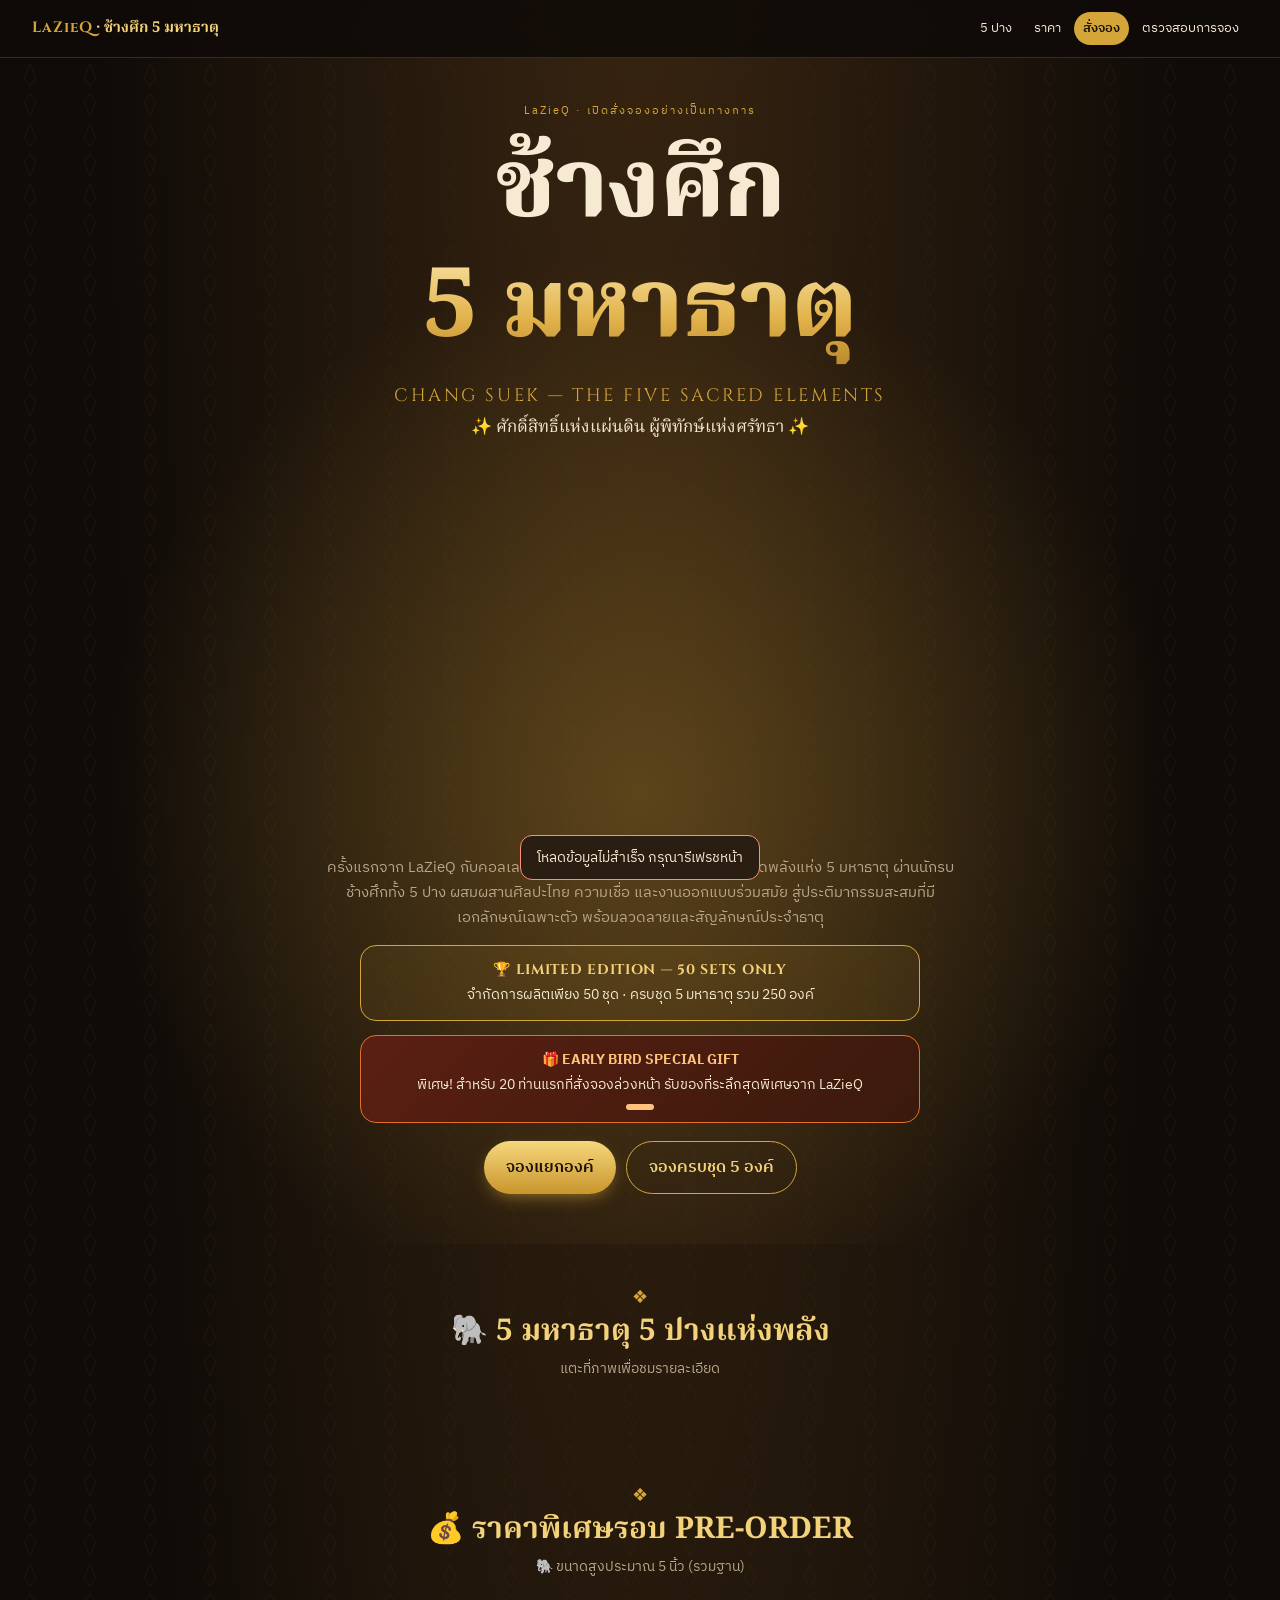
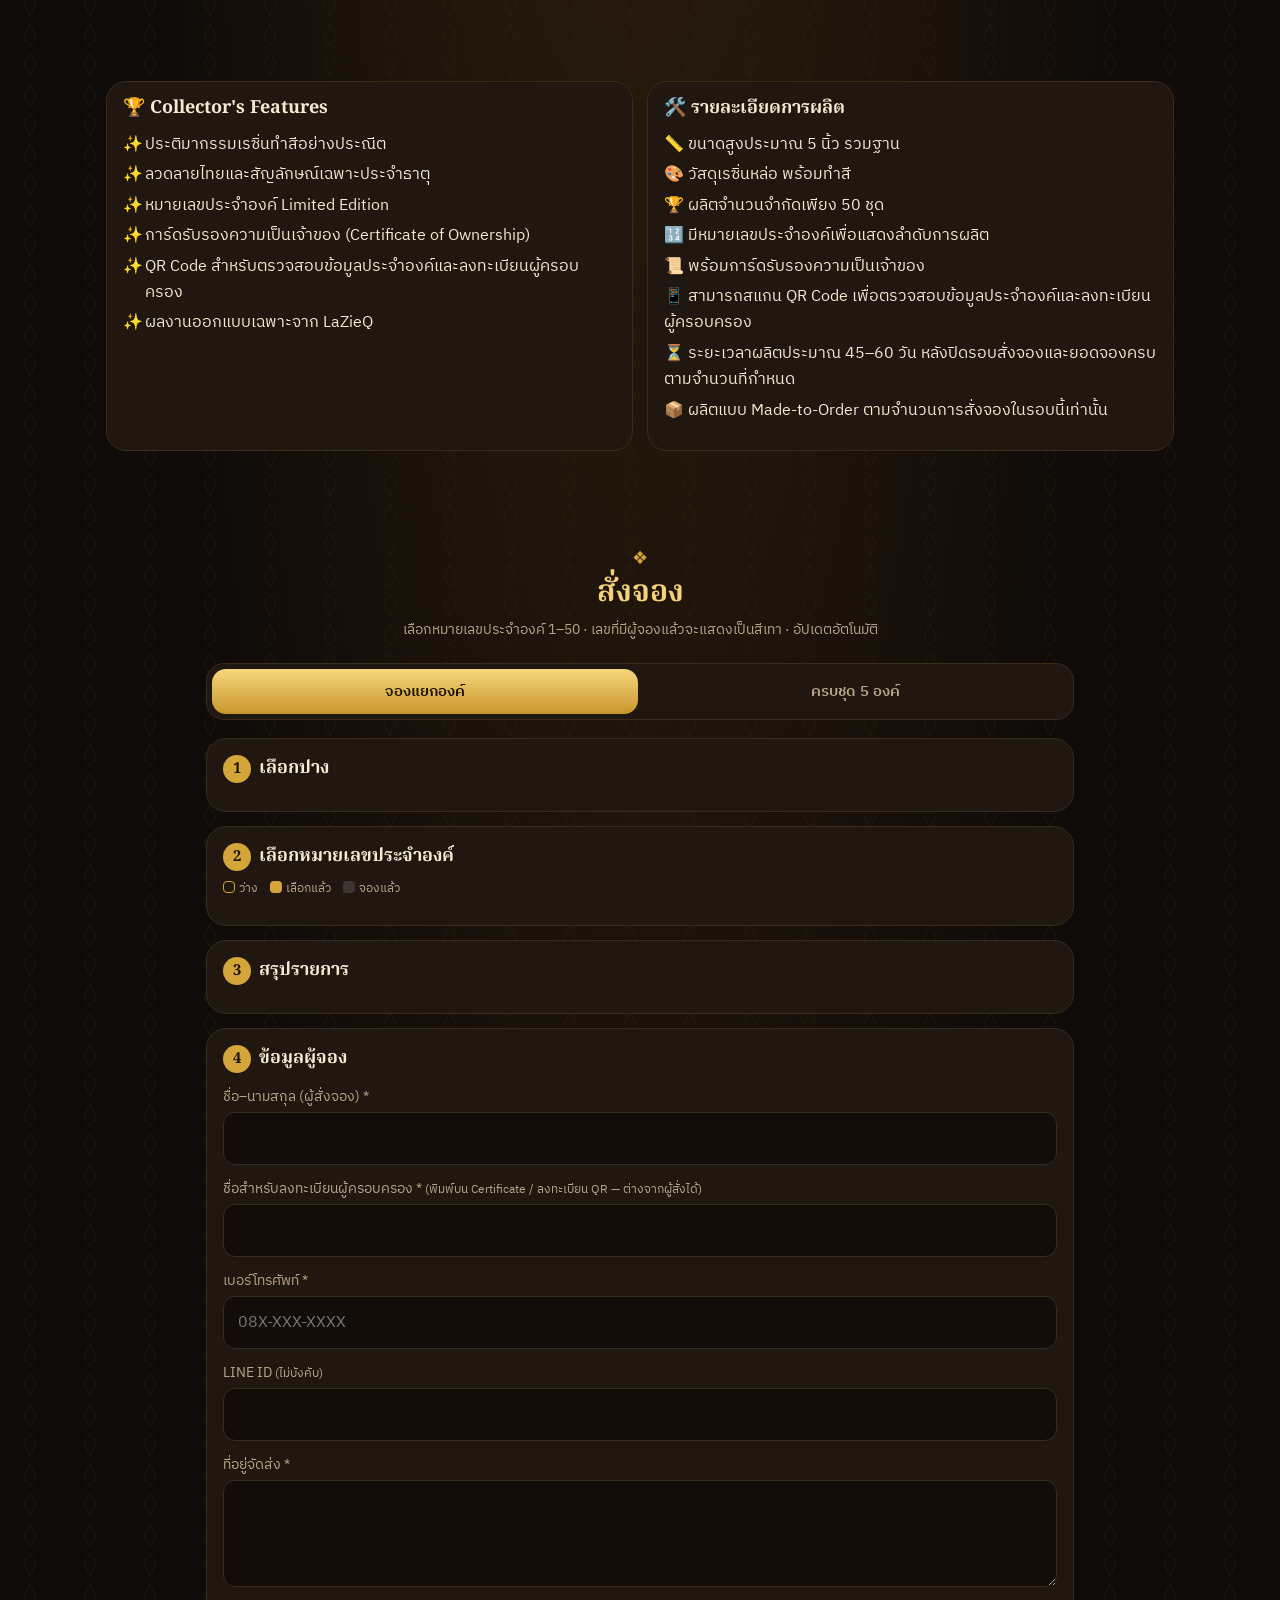
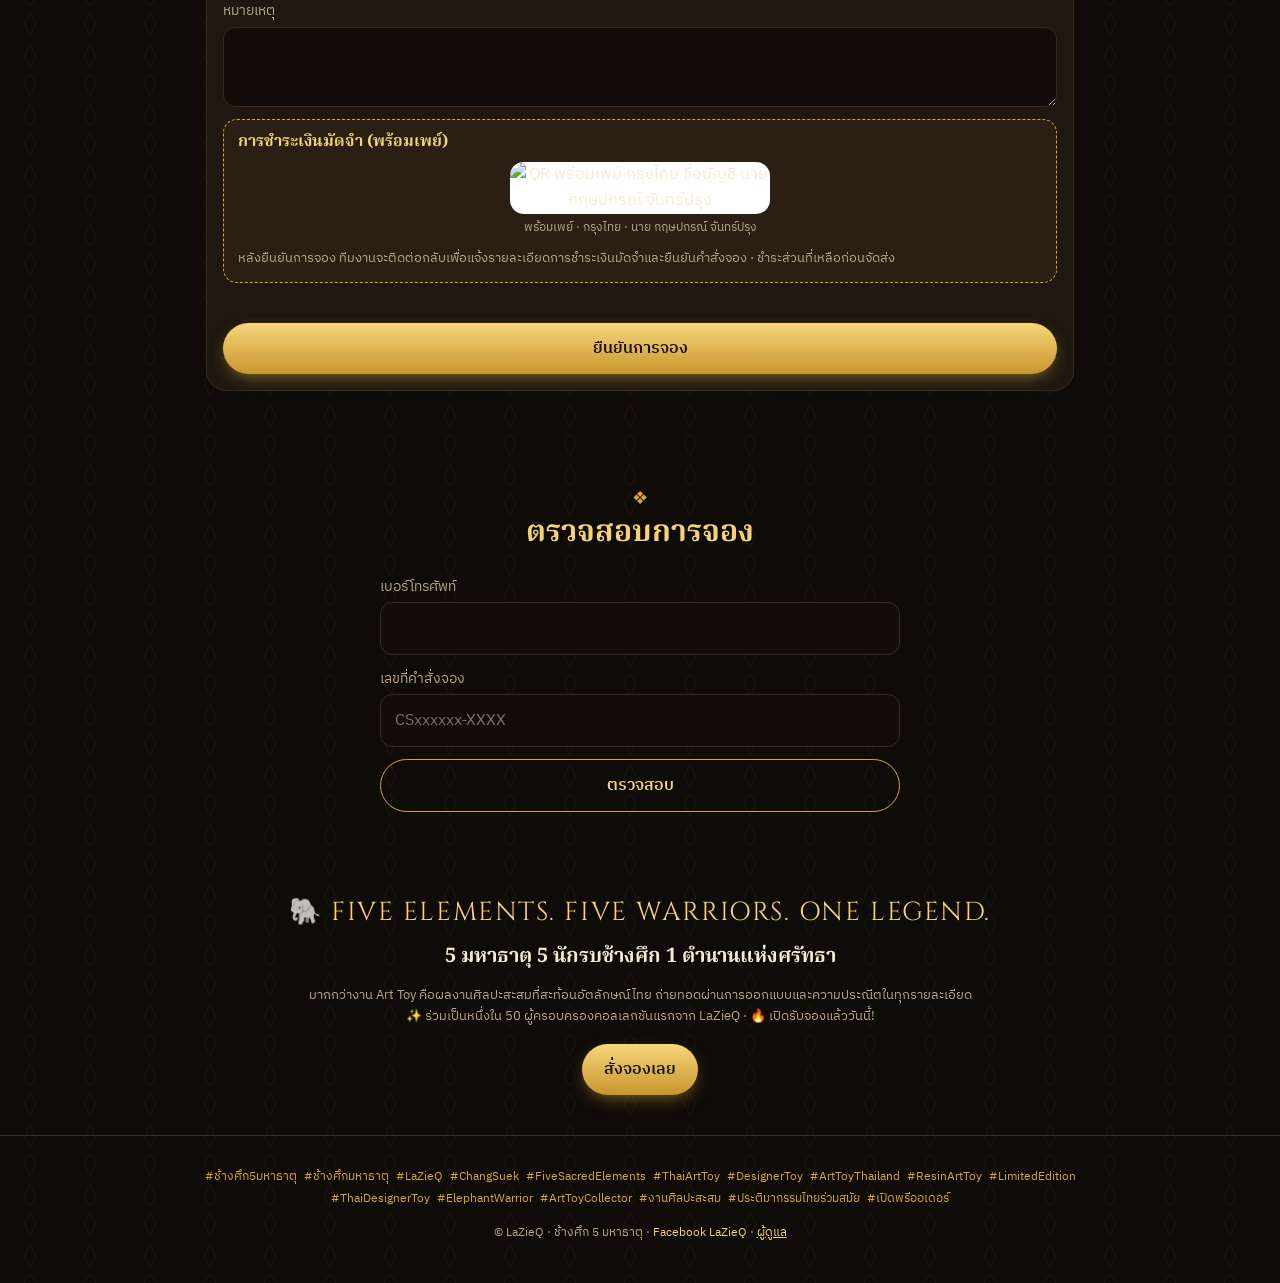
==== index.html @ db469dfe "Add files via upload" ====
<!doctype html>
<html lang="th">
<head>
<meta charset="utf-8">
<meta name="viewport" content="width=device-width,initial-scale=1,viewport-fit=cover">
<title>ช้างศึก 5 มหาธาตุ — CHANG SUEK · THE FIVE SACRED ELEMENTS | LaZieQ</title>
<meta name="description" content="ครั้งแรกจาก LaZieQ กับคอลเลกชัน Art Toy สายไทยร่วมสมัย ช้างศึก 5 มหาธาตุ LIMITED EDITION 50 SETS ONLY เปิดสั่งจอง PRE-ORDER">
<meta name="theme-color" content="#0f0b08">
<link rel="preconnect" href="https://fonts.googleapis.com"><link rel="preconnect" href="https://fonts.gstatic.com" crossorigin>
<link href="https://fonts.googleapis.com/css2?family=Noto+Serif+Thai:wght@500;700;800&family=IBM+Plex+Sans+Thai:wght@400;500;600&family=Cinzel:wght@600;700&display=swap" rel="stylesheet">
<link rel="stylesheet" href="styles.css">
</head>
<body>
<header class="topbar">
  <a href="#top" class="brand"><span class="brand-lz">LaZieQ</span> · ช้างศึก 5 มหาธาตุ</a>
  <nav>
    <a href="#gallery">5 ปาง</a>
    <a href="#pricing">ราคา</a>
    <a href="#booking" class="nav-cta">สั่งจอง</a>
    <a href="#lookup">ตรวจสอบการจอง</a>
  </nav>
</header>
<div id="mockBanner" class="mock-banner" hidden>โหมดจำลอง (ข้อมูลตัวอย่าง ไม่ได้เชื่อมต่อระบบจริง)</div>

<main id="top">
  <section class="hero">
    <div class="hero-bg"></div>
    <div class="hero-inner">
      <p class="eyebrow">LaZieQ · เปิดสั่งจองอย่างเป็นทางการ</p>
      <h1>ช้างศึก<br><span class="gold">5 มหาธาตุ</span></h1>
      <p class="en-title">CHANG SUEK — THE FIVE SACRED ELEMENTS</p>
      <p class="tagline-hero">✨ ศักดิ์สิทธิ์แห่งแผ่นดิน ผู้พิทักษ์แห่งศรัทธา ✨</p>
      <div class="hero-figs" id="heroFigs"></div>
      <p class="lead">ครั้งแรกจาก LaZieQ กับคอลเลกชัน Art Toy สายไทยร่วมสมัย ที่ถ่ายทอดพลังแห่ง 5 มหาธาตุ ผ่านนักรบช้างศึกทั้ง 5 ปาง ผสมผสานศิลปะไทย ความเชื่อ และงานออกแบบร่วมสมัย สู่ประติมากรรมสะสมที่มีเอกลักษณ์เฉพาะตัว พร้อมลวดลายและสัญลักษณ์ประจำธาตุ</p>
      <div class="limited"><b>🏆 LIMITED EDITION — 50 SETS ONLY</b><span>จำกัดการผลิตเพียง 50 ชุด · ครบชุด 5 มหาธาตุ รวม 250 องค์</span><span class="remain" id="heroRemain"></span></div>
      <div class="early" id="earlyBanner"><b>🎁 EARLY BIRD SPECIAL GIFT</b><span>พิเศษ! สำหรับ 20 ท่านแรกที่สั่งจองล่วงหน้า รับของที่ระลึกสุดพิเศษจาก LaZieQ</span><span class="eb-count" id="ebCount"></span></div>
      <div class="hero-cta">
        <a href="#booking" class="btn btn-gold" data-goto="single">จองแยกองค์</a>
        <a href="#booking" class="btn btn-ghost" data-goto="set">จองครบชุด 5 องค์</a>
      </div>
      <p class="price-hint" id="priceHint"></p>
    </div>
  </section>

  <section id="gallery" class="section">
    <div class="section-head"><span class="orn">❖</span><h2>🐘 5 มหาธาตุ 5 ปางแห่งพลัง</h2><p>แตะที่ภาพเพื่อชมรายละเอียด</p></div>
    <div class="gallery" id="gallery-list"></div>
  </section>

  <section id="pricing" class="section">
    <div class="section-head"><span class="orn">❖</span><h2>💰 ราคาพิเศษรอบ PRE-ORDER</h2><p>🐘 ขนาดสูงประมาณ 5 นิ้ว (รวมฐาน)</p></div>
    <div class="price-grid" id="priceGrid"></div>
  </section>

  <section id="details" class="section">
    <div class="detail-grid">
      <div class="step"><h3>🏆 Collector's Features</h3><ul class="feat">
        <li>ประติมากรรมเรซิ่นทำสีอย่างประณีต</li>
        <li>ลวดลายไทยและสัญลักษณ์เฉพาะประจำธาตุ</li>
        <li>หมายเลขประจำองค์ Limited Edition</li>
        <li>การ์ดรับรองความเป็นเจ้าของ (Certificate of Ownership)</li>
        <li>QR Code สำหรับตรวจสอบข้อมูลประจำองค์และลงทะเบียนผู้ครอบครอง</li>
        <li>ผลงานออกแบบเฉพาะจาก LaZieQ</li></ul></div>
      <div class="step"><h3>🛠️ รายละเอียดการผลิต</h3><ul class="feat plain">
        <li>📏 ขนาดสูงประมาณ 5 นิ้ว รวมฐาน</li>
        <li>🎨 วัสดุเรซิ่นหล่อ พร้อมทำสี</li>
        <li>🏆 ผลิตจำนวนจำกัดเพียง 50 ชุด</li>
        <li>🔢 มีหมายเลขประจำองค์เพื่อแสดงลำดับการผลิต</li>
        <li>📜 พร้อมการ์ดรับรองความเป็นเจ้าของ</li>
        <li>📱 สามารถสแกน QR Code เพื่อตรวจสอบข้อมูลประจำองค์และลงทะเบียนผู้ครอบครอง</li>
        <li>⏳ ระยะเวลาผลิตประมาณ 45–60 วัน หลังปิดรอบสั่งจองและยอดจองครบตามจำนวนที่กำหนด</li>
        <li>📦 ผลิตแบบ Made-to-Order ตามจำนวนการสั่งจองในรอบนี้เท่านั้น</li></ul></div>
    </div>
  </section>

  <section id="booking" class="section booking">
    <div class="section-head"><span class="orn">❖</span><h2>สั่งจอง</h2><p>เลือกหมายเลขประจำองค์ 1–50 · เลขที่มีผู้จองแล้วจะแสดงเป็นสีเทา · อัปเดตอัตโนมัติ</p></div>
    <div id="closedNotice" class="notice" hidden>ขณะนี้ปิดรับจองชั่วคราว</div>
    <div class="mode-tabs" role="tablist">
      <button class="mode-tab active" data-mode="single" role="tab">จองแยกองค์<small id="singlePriceLbl"></small></button>
      <button class="mode-tab" data-mode="set" role="tab">ครบชุด 5 องค์<small id="setPriceLbl"></small></button>
    </div>

    <div class="step" id="pangStep">
      <h3><span class="num">1</span> เลือกปาง</h3>
      <div class="pang-picker" id="pangPicker"></div>
    </div>
    <div class="step" id="setInfo" hidden>
      <p class="set-info">🎁 SPECIAL COLLECTOR'S SET — เลือก <b>เลขเดียว</b> รับหมายเลขเดียวกันครบทั้ง 5 องค์ · เลือกได้เฉพาะเลขที่ยังว่างในทุกปาง</p>
      <div class="set-strip" id="setStrip"></div>
    </div>
    <div class="step">
      <h3><span class="num" id="gridStepNum">2</span> เลือกหมายเลขประจำองค์ <span class="grid-for" id="gridFor"></span></h3>
      <p class="remain-line" id="remainLine"></p>
      <div class="legend"><span><i class="lg free"></i>ว่าง</span><span><i class="lg sel"></i>เลือกแล้ว</span><span><i class="lg taken"></i>จองแล้ว</span><span class="sync" id="syncLbl"></span></div>
      <div class="grid" id="numGrid" aria-label="ตารางเลข"></div>
    </div>

    <div class="step summary-step">
      <h3><span class="num" id="sumStepNum">3</span> สรุปรายการ</h3>
      <div id="cart" class="cart"></div>
      <div class="money" id="money"></div>
    </div>

    <form id="orderForm" class="step form" novalidate>
      <h3><span class="num" id="formStepNum">4</span> ข้อมูลผู้จอง</h3>
      <label>ชื่อ–นามสกุล (ผู้สั่งจอง) *<input name="name" required autocomplete="name"></label>
      <label>ชื่อสำหรับลงทะเบียนผู้ครอบครอง *<small> (พิมพ์บน Certificate / ลงทะเบียน QR — ต่างจากผู้สั่งได้)</small><input name="ownerName" required></label>
      <label>เบอร์โทรศัพท์ *<input name="phone" required inputmode="tel" autocomplete="tel" placeholder="08X-XXX-XXXX"></label>
      <label>LINE ID <small>(ไม่บังคับ)</small><input name="lineId"></label>
      <label>ที่อยู่จัดส่ง *<textarea name="address" rows="3" required autocomplete="street-address"></textarea></label>
      <label>หมายเหตุ<textarea name="note" rows="2"></textarea></label>
      <div class="pay-box"><h4>การชำระเงินมัดจำ (พร้อมเพย์)</h4><p id="payText" class="pay-text"></p><figure class="qr"><img class="pay-qr" src="img/promptpay.jpg" alt="QR พร้อมเพย์ กรุงไทย ชื่อบัญชี นาย กฤษปกรณ์ จันทร์ปรุง" loading="lazy"><figcaption>พร้อมเพย์ · กรุงไทย · นาย กฤษปกรณ์ จันทร์ปรุง</figcaption></figure><p class="muted">หลังยืนยันการจอง ทีมงานจะติดต่อกลับเพื่อแจ้งรายละเอียดการชำระเงินมัดจำและยืนยันคำสั่งจอง · ชำระส่วนที่เหลือก่อนจัดส่ง</p></div>
      <p class="form-err" id="formErr" role="alert"></p>
      <button type="submit" class="btn btn-gold btn-block" id="submitBtn">ยืนยันการจอง</button>
    </form>
  </section>

  <section id="confirm" class="section confirm" hidden>
    <div class="confirm-card">
      <div class="seal">✓</div>
      <h2>สั่งจองสำเร็จ</h2>
      <p class="muted">เลขที่คำสั่งจองของคุณ</p>
      <p class="order-id" id="cOrderId"></p>
      <p class="eb-badge" id="cEarly" hidden>🎁 EARLY BIRD — คุณได้รับสิทธิ์ของที่ระลึกสุดพิเศษจาก LaZieQ</p>
      <p class="owner-line">ผู้ครอบครอง: <b id="cOwner"></b></p>
      <div id="cItems" class="cart"></div>
      <div class="money" id="cMoney"></div>
      <p class="status-chip">สถานะ: <b id="cStatus"></b></p>
      <p class="contact-note">ทีมงานจะติดต่อกลับเพื่อแจ้งรายละเอียดการชำระเงินมัดจำและยืนยันคำสั่งจอง</p>
      <div class="pay-box"><h4>ชำระมัดจำ & ส่งสลิป</h4><p id="cPay" class="pay-text"></p><figure class="qr"><img class="pay-qr" src="img/promptpay.jpg" alt="QR พร้อมเพย์ กรุงไทย ชื่อบัญชี นาย กฤษปกรณ์ จันทร์ปรุง" loading="lazy"><figcaption>พร้อมเพย์ · กรุงไทย · นาย กฤษปกรณ์ จันทร์ปรุง</figcaption></figure><ol class="pay-steps"><li>สแกน QR ชำระยอด <b>มัดจำ</b> ตามที่แสดงด้านบน</li><li>ส่งสลิปพร้อม <b>เลขที่คำสั่งจอง</b> ทาง Facebook Inbox เพจ LaZieQ (ปุ่มด้านล่าง)</li><li>ทีมงานตรวจสอบแล้วจะเปลี่ยนสถานะเป็น “ชำระมัดจำแล้ว”</li></ol></div>
      <a class="btn btn-fb btn-block" id="fbBtn" target="_blank" rel="noopener">💬 ส่งสลิป / ติดต่อทาง Facebook Inbox เพจ LaZieQ</a>
      <p class="muted small">กรุณาบันทึกหน้าจอนี้ไว้ ใช้เบอร์โทร + เลขที่คำสั่งจองเพื่อตรวจสอบสถานะ</p>
      <button class="btn btn-ghost btn-block" id="newOrderBtn">จองเพิ่ม</button>
    </div>
  </section>

  <section id="lookup" class="section lookup">
    <div class="section-head"><span class="orn">❖</span><h2>ตรวจสอบการจอง</h2></div>
    <form id="lookupForm" class="form">
      <label>เบอร์โทรศัพท์<input name="phone" inputmode="tel" required></label>
      <label>เลขที่คำสั่งจอง<input name="orderId" placeholder="CSxxxxxx-XXXX" required></label>
      <button class="btn btn-ghost btn-block">ตรวจสอบ</button>
    </form>
    <div id="lookupResult"></div>
  </section>

  <section class="closing">
    <p class="closing-en">🐘 FIVE ELEMENTS. FIVE WARRIORS. ONE LEGEND.</p>
    <p class="closing-th">5 มหาธาตุ 5 นักรบช้างศึก 1 ตำนานแห่งศรัทธา</p>
    <p class="muted">มากกว่างาน Art Toy คือผลงานศิลปะสะสมที่สะท้อนอัตลักษณ์ไทย ถ่ายทอดผ่านการออกแบบและความประณีตในทุกรายละเอียด<br>✨ ร่วมเป็นหนึ่งใน 50 ผู้ครอบครองคอลเลกชันแรกจาก LaZieQ · 🔥 เปิดรับจองแล้ววันนี้!</p>
    <a href="#booking" class="btn btn-gold">สั่งจองเลย</a>
  </section>
</main>

<footer class="footer">
  <p class="tags">#ช้างศึก5มหาธาตุ #ช้างศึกมหาธาตุ #LaZieQ #ChangSuek #FiveSacredElements #ThaiArtToy #DesignerToy #ArtToyThailand #ResinArtToy #LimitedEdition #ThaiDesignerToy #ElephantWarrior #ArtToyCollector #งานศิลปะสะสม #ประติมากรรมไทยร่วมสมัย #เปิดพรีออเดอร์</p>
  © LaZieQ · ช้างศึก 5 มหาธาตุ · <a id="fbFoot" target="_blank" rel="noopener">Facebook LaZieQ</a> · <a href="admin.html">ผู้ดูแล</a>
</footer>

<div id="lightbox" class="lightbox" hidden><button class="lb-close" aria-label="ปิด">×</button><img alt=""><p class="lb-cap"></p></div>
<div id="toast" class="toast" hidden></div>

<script src="config.js"></script>
<script src="api.js"></script>
<script src="app.js"></script>
</body>
</html>
---- styles.css ----
:root{--bg:#0f0b08;--bg2:#1a130d;--panel:#1f1710;--line:#3a2b1b;--gold:#d4a63a;--gold2:#f3d27a;--cream:#f6ead2;--muted:#b9a68a;--accent:#d4a63a;
--serif:'Noto Serif Thai','IBM Plex Sans Thai',serif;--sans:'IBM Plex Sans Thai','Noto Sans Thai',system-ui,sans-serif}
*{box-sizing:border-box}html{scroll-behavior:smooth}
body{margin:0;background:var(--bg);color:var(--cream);font:16px/1.65 var(--sans);-webkit-font-smoothing:antialiased;
background-image:radial-gradient(ellipse at 50% -10%,#3a2611 0,transparent 60%),url("data:image/svg+xml,%3Csvg xmlns='http://www.w3.org/2000/svg' width='60' height='60'%3E%3Cpath d='M30 4l6 14-6 8-6-8zM30 56l6-14-6-8-6 8z' fill='none' stroke='%23d4a63a' stroke-opacity='.06'/%3E%3C/svg%3E")}
body.noscroll{overflow:hidden}
a{color:var(--gold2)}[hidden]{display:none!important}
h1,h2,h3,h4{font-family:var(--serif);margin:0;line-height:1.25}
.gold{background:linear-gradient(180deg,#fff1bf,#e2b34c 55%,#a8761f);-webkit-background-clip:text;background-clip:text;color:transparent}
.topbar{position:sticky;top:0;z-index:20;display:flex;align-items:center;justify-content:space-between;gap:8px;padding:10px 14px;background:rgba(15,11,8,.88);backdrop-filter:blur(10px);border-bottom:1px solid var(--line)}
.brand{font-family:var(--serif);font-weight:700;color:var(--gold2);text-decoration:none;font-size:15px;white-space:nowrap}.brand-mark{color:var(--gold)}
.topbar nav{display:flex;gap:4px}.topbar nav a{font-size:13px;color:var(--cream);text-decoration:none;padding:6px 9px;border-radius:99px}
.topbar nav a:not(.nav-cta){display:none}.nav-cta{background:var(--gold);color:#1a1208!important;font-weight:600}
.mock-banner{background:#4a3210;color:var(--gold2);text-align:center;font-size:12px;padding:4px}
.hero{position:relative;overflow:hidden;padding:44px 18px 36px;text-align:center}
.hero-bg{position:absolute;inset:0;background:radial-gradient(circle at 50% 62%,rgba(212,166,58,.28),transparent 55%);pointer-events:none}
.hero-inner{position:relative;max-width:1000px;margin:auto}
.eyebrow{letter-spacing:.18em;font-size:11px;color:var(--gold);margin:0 0 10px}
.hero h1{font-size:clamp(44px,13vw,96px);font-weight:800;color:var(--cream)}
.lead{color:var(--muted);margin:14px auto 6px;max-width:520px}
.hero-figs{display:flex;justify-content:center;align-items:flex-end;margin:20px -8px 10px;height:250px}
.hf{width:30%;max-width:210px;margin:0 -7%;filter:drop-shadow(0 10px 24px rgba(0,0,0,.6));transition:transform .4s}
.hf img{width:100%;height:auto;display:block;border-radius:18px;border:1px solid rgba(243,210,122,.35);box-shadow:0 0 0 3px rgba(0,0,0,.4),0 0 28px -4px var(--c)}
.hf0{transform:translateY(-6px) rotate(-10deg) scale(.82)}.hf1{transform:translateY(-28px) rotate(-5deg) scale(.9);z-index:1}.hf2{transform:translateY(-44px) scale(1.04);z-index:3}.hf3{transform:translateY(-28px) rotate(5deg) scale(.9);z-index:1}.hf4{transform:translateY(-6px) rotate(10deg) scale(.82)}
.hero-cta{display:flex;gap:10px;justify-content:center;flex-wrap:wrap;margin-top:8px}
.price-hint{color:var(--gold2);font-size:14px;margin-top:12px}
.btn{display:inline-flex;align-items:center;justify-content:center;gap:6px;border:0;border-radius:999px;padding:12px 22px;font:600 16px var(--sans);cursor:pointer;text-decoration:none;transition:transform .15s,filter .15s}
.btn:active{transform:scale(.97)}.btn:disabled{opacity:.45;cursor:not-allowed}
.btn-gold{background:linear-gradient(180deg,#f6d77d,#c9952c);color:#1a1208;box-shadow:0 6px 18px -6px rgba(212,166,58,.7)}
.btn-ghost{background:transparent;color:var(--gold2);border:1.5px solid var(--gold)}
.btn-sm{padding:7px 14px;font-size:14px}.btn-block{width:100%}
.section{padding:40px 16px;max-width:1100px;margin:auto}
.section-head{text-align:center;margin-bottom:22px}.section-head h2{font-size:30px;color:var(--gold2)}.section-head p{color:var(--muted);margin:6px 0 0;font-size:14px}
.orn{color:var(--gold);display:block;font-size:18px;letter-spacing:1em;padding-left:1em}
.gallery{display:grid;grid-template-columns:1fr;gap:18px}
.card{background:linear-gradient(180deg,var(--panel),#140e09);border:1px solid var(--line);border-radius:22px;overflow:hidden;position:relative;box-shadow:0 0 0 1px rgba(0,0,0,.3)}
.card::before{content:"";position:absolute;inset:0 0 auto;height:4px;background:linear-gradient(90deg,transparent,var(--c),var(--g),var(--c),transparent)}
.card-img{display:block;width:100%;padding:0;border:0;background:radial-gradient(circle at 50% 45%,color-mix(in srgb,var(--c) 30%,transparent),transparent 70%);cursor:zoom-in;position:relative}
.card-img img{width:100%;height:auto;display:block;aspect-ratio:900/1208;object-fit:cover}
.zoom-ico{position:absolute;right:12px;bottom:12px;background:rgba(0,0,0,.55);color:#fff;border-radius:50%;width:34px;height:34px;display:grid;place-items:center;font-size:18px}
.card-body{padding:16px 18px 18px}
.el-badge{display:inline-block;margin:0 0 6px;padding:2px 12px;border-radius:99px;font-size:13px;font-weight:600;color:#fff;background:var(--c);box-shadow:0 0 12px -2px var(--g)}
.card h3{font-size:22px;color:var(--cream)}
.tagline{color:var(--muted);font-family:var(--serif);margin:6px 0 14px}
.card-foot{display:flex;justify-content:space-between;align-items:center}.card-foot b{color:var(--gold2);font-size:20px}
.booking{--accent:var(--gold)}
.notice{background:#4a1d14;border:1px solid #a0442c;padding:12px;border-radius:12px;text-align:center;margin-bottom:14px}
.mode-tabs{display:grid;grid-template-columns:1fr 1fr;background:var(--panel);border:1px solid var(--line);border-radius:18px;padding:5px;gap:5px;margin-bottom:18px}
.mode-tab{border:0;background:transparent;color:var(--muted);padding:10px 6px;border-radius:14px;font:600 15px var(--sans);cursor:pointer;display:flex;flex-direction:column;align-items:center}
.mode-tab small{font-weight:400;font-size:12px}
.mode-tab.active{background:linear-gradient(180deg,#f6d77d,#c9952c);color:#1a1208}
.step{background:var(--panel);border:1px solid var(--line);border-radius:20px;padding:16px;margin-bottom:14px}
.step h3{font-size:18px;margin-bottom:12px;display:flex;align-items:center;gap:8px;flex-wrap:wrap}
.num{width:28px;height:28px;border-radius:50%;display:inline-grid;place-items:center;background:var(--gold);color:#1a1208;font-size:15px}
.grid-for{color:var(--accent);font-size:15px;filter:brightness(1.3)}
.pang-picker{display:grid;grid-template-columns:repeat(5,1fr);gap:6px}
.pp{border:1.5px solid var(--line);background:#140e09;border-radius:14px;padding:4px 2px 6px;color:var(--cream);cursor:pointer;font:500 12px var(--sans);display:flex;flex-direction:column;align-items:center;gap:3px;transition:.2s}
.pp img{width:100%;height:auto;aspect-ratio:1;object-fit:cover;object-position:50% 20%;border-radius:10px;display:block}
.pp span{display:flex;flex-direction:column;align-items:center;line-height:1.2}.pp small{color:var(--muted);font-size:11px}
.pp.active{border-color:var(--c);box-shadow:0 0 0 2px var(--c),0 0 18px -2px var(--g);background:color-mix(in srgb,var(--c) 18%,#140e09)}
.set-info{margin:0 0 10px;color:var(--muted)}
.set-strip{display:grid;grid-template-columns:repeat(5,1fr);gap:6px}.ss{text-align:center}
.ss img{width:100%;height:auto;aspect-ratio:1;object-fit:cover;object-position:50% 20%;border-radius:10px;border:2px solid var(--c);display:block}.ss small{color:var(--muted)}
.legend{display:flex;gap:12px;flex-wrap:wrap;font-size:12px;color:var(--muted);margin-bottom:10px;align-items:center}
.lg{display:inline-block;width:12px;height:12px;border-radius:4px;margin-right:4px;vertical-align:-1px}
.lg.free{border:1.5px solid var(--gold)}.lg.sel{background:var(--accent)}.lg.taken{background:#3b3632}
.sync{margin-left:auto;color:#7fbf7f}
.grid{display:grid;grid-template-columns:repeat(6,1fr);gap:6px}
.nb{position:relative;aspect-ratio:1;border-radius:12px;border:1.5px solid rgba(212,166,58,.45);background:#160f0a;color:var(--cream);font:700 16px var(--serif);cursor:pointer;display:flex;flex-direction:column;align-items:center;justify-content:center;padding:0;transition:.15s}
.nb:hover:not(:disabled){border-color:var(--gold2)}
.nb.sel{background:var(--accent);border-color:#fff3c4;color:#fff;box-shadow:0 0 14px -2px var(--accent);transform:scale(1.05)}
.nb.taken{background:repeating-linear-gradient(135deg,#2b2724 0 6px,#25211e 6px 12px);border-color:#3b3632;color:#5f5852;cursor:not-allowed;text-decoration:line-through}
.nb i{font:400 9px var(--sans);text-decoration:none;color:#857a70;font-style:normal;line-height:1}
.cart{display:flex;flex-wrap:wrap;gap:6px}.set-line{width:100%;margin:0 0 4px;color:var(--gold2)}
.chip{display:inline-flex;align-items:center;gap:6px;padding:5px 6px 5px 12px;border-radius:99px;background:color-mix(in srgb,var(--c) 22%,#140e09);border:1px solid var(--c);font-size:13px}
.chip b{color:#fff}.chip button{border:0;background:rgba(0,0,0,.35);color:#fff;width:22px;height:22px;border-radius:50%;cursor:pointer}
.chip:not(:has(button)){padding-right:12px}
.total-row{display:flex;justify-content:space-between;align-items:baseline;margin-top:14px;padding-top:12px;border-top:1px dashed var(--line)}
.total-row b{font:800 26px var(--serif);color:var(--gold2)}
.form label{display:block;font-size:14px;color:var(--muted);margin-bottom:12px}
.form input,.form textarea{display:block;width:100%;margin-top:4px;padding:12px 14px;border-radius:12px;border:1px solid var(--line);background:#120d09;color:var(--cream);font:16px var(--sans)}
.form input:focus,.form textarea:focus{outline:2px solid var(--gold);border-color:transparent}
.pay-box{border:1.5px dashed var(--gold);border-radius:14px;padding:12px 14px;margin:6px 0 14px;background:rgba(212,166,58,.06)}
.pay-box h4{color:var(--gold2);font-size:16px}.pay-text{font-weight:600;margin:6px 0;white-space:pre-line}
.muted{color:var(--muted);font-size:13px;margin:0}.small{font-size:12px}
.form-err{color:#ff8f7a;min-height:1.2em;margin:0 0 10px;font-size:14px}
.confirm-card,.lookup-card{max-width:520px;margin:auto;background:linear-gradient(180deg,#2a1e12,var(--panel));border:1px solid var(--gold);border-radius:24px;padding:26px 20px;text-align:center;box-shadow:0 20px 60px -20px rgba(212,166,58,.4)}
.lookup-card{text-align:left;margin-top:16px;padding:16px}
.confirm-card .cart{justify-content:center;margin-top:12px}
.seal{width:68px;height:68px;margin:0 auto 10px;border-radius:50%;display:grid;place-items:center;font-size:34px;background:linear-gradient(180deg,#f6d77d,#c9952c);color:#1a1208;box-shadow:0 0 0 6px rgba(212,166,58,.18)}
.confirm-card h2{color:var(--gold2);font-size:30px}
.order-id{font:800 28px var(--serif);letter-spacing:.06em;color:#fff;margin:2px 0 6px}
.status-chip{display:inline-block;margin:12px 0;padding:4px 14px;border-radius:99px;background:#4a3210;color:var(--gold2);font-size:14px}
.st-ชำระแล้ว{background:#14401f;color:#9fe6b0}.st-ยกเลิก{background:#4a1d14;color:#ffb3a3}
.lookup .form{max-width:520px;margin:auto}
.footer{text-align:center;color:var(--muted);font-size:12px;padding:30px 0 40px;border-top:1px solid var(--line)}
.lightbox{position:fixed;inset:0;z-index:50;background:rgba(5,3,2,.94);display:flex;flex-direction:column;align-items:center;justify-content:center;padding:16px}
.lightbox img{max-width:100%;max-height:82vh;border-radius:16px;touch-action:pinch-zoom}
.lb-cap{color:var(--gold2);font-family:var(--serif);margin-top:10px}
.lb-close{position:absolute;top:10px;right:14px;background:none;border:0;color:#fff;font-size:40px;cursor:pointer}
.toast{position:fixed;left:50%;bottom:20px;transform:translateX(-50%);z-index:60;background:#2a1e12;border:1px solid var(--gold);padding:10px 16px;border-radius:12px;max-width:92vw;font-size:14px}
.toast.err{border-color:#ff8f7a}
@media(min-width:640px){.gallery{grid-template-columns:repeat(2,1fr)}.grid{grid-template-columns:repeat(10,1fr)}.topbar nav a:not(.nav-cta){display:inline-block}}
@media(min-width:980px){.gallery{grid-template-columns:repeat(5,1fr)}.card h3{font-size:18px}.tagline{font-size:14px}.hero-figs{height:380px}
.booking-wrap{display:grid}.section.booking{max-width:900px}.topbar{padding:12px 32px}}
/* ---- launch-post additions ---- */
section[id]{scroll-margin-top:64px}
.brand-lz{font-family:'Cinzel',var(--serif);letter-spacing:.06em;color:var(--gold)}
.en-title{font-family:'Cinzel',var(--serif);letter-spacing:.14em;color:var(--gold);font-size:clamp(12px,3.4vw,18px);margin:10px 0 4px}
.tagline-hero{font-family:var(--serif);color:var(--cream);font-size:17px;margin:4px 0 0}
.hero .lead{font-size:15px;max-width:640px}
.limited,.early{max-width:560px;margin:14px auto 0;border-radius:16px;padding:12px 14px;display:flex;flex-direction:column;gap:2px;font-size:14px}
.limited{border:1px solid var(--gold);background:rgba(212,166,58,.08)}.limited b{color:var(--gold2);font-family:'Cinzel',var(--serif);letter-spacing:.05em}
.remain{color:#fff;font-weight:600}
.early{background:linear-gradient(135deg,#5a1f12,#3a1a0c);border:1px solid #e0702b;margin-bottom:18px}.early b{color:#ffc27a}
.eb-count{display:inline-block;align-self:center;margin-top:6px;padding:3px 14px;border-radius:99px;background:#ffc27a;color:#3a1a0c;font-weight:700}
.early.done{filter:grayscale(.7);opacity:.8}
.price-grid{display:grid;gap:14px}
.price-card{background:var(--panel);border:1px solid var(--line);border-radius:20px;padding:18px}
.price-card.hot{border-color:var(--gold);background:linear-gradient(180deg,#2a1e12,var(--panel));box-shadow:0 10px 40px -20px rgba(212,166,58,.6)}
.pc-k{margin:0;color:var(--gold2);font-weight:600}.pc-big{font:800 34px var(--serif);color:#fff;margin:4px 0}.pc-big small{font-size:14px;color:var(--muted)}
.pc-old{margin:8px 0 0;color:var(--muted);text-decoration:line-through}.save{color:#ffc27a;font-weight:600;margin:0}
.price-card ul,.feat{padding-left:0;list-style:none;margin:10px 0}.price-card li,.feat li{margin:4px 0}
.feat li:not(.plain li){padding-left:22px;position:relative}.feat:not(.plain) li::before{content:"✨";position:absolute;left:0}
.detail-grid{display:grid;gap:14px}
.pp-left{font-style:normal;font-size:10px;color:var(--gold2)}
.remain-line{margin:-4px 0 10px;color:var(--muted);font-size:14px}.remain-line b{color:var(--gold2)}
.mrow{display:flex;justify-content:space-between;margin-top:6px;font-size:15px}.mrow b{color:var(--cream)}
.mrow.dep b{color:#ffc27a;font-size:20px;font-family:var(--serif)}
.set-line s{color:var(--muted)}
.eb-badge{display:inline-block;background:linear-gradient(135deg,#e0702b,#c9952c);color:#1a1208;font-weight:700;border-radius:12px;padding:6px 12px;margin:6px 0;font-size:14px}
.owner-line{margin:4px 0 10px;color:var(--muted)}.owner-line b{color:#fff}
.contact-note{color:var(--cream);font-weight:600;margin:6px 0 12px}
.btn-fb{background:#1877f2;color:#fff;margin-bottom:12px}
.confirm-card .money{text-align:left}
.st-ชำระมัดจำแล้ว{background:#1f3550;color:#a8d4ff}.st-ชำระครบแล้ว{background:#14401f;color:#9fe6b0}
.closing{text-align:center;padding:40px 18px;max-width:760px;margin:auto}
.closing-en{font-family:'Cinzel',var(--serif);color:var(--gold2);font-size:clamp(16px,4.5vw,26px);letter-spacing:.06em;margin:0}
.closing-th{font:700 20px var(--serif);margin:6px 0 12px}
.closing .btn{margin-top:16px}
.tags{max-width:900px;margin:0 auto 12px;padding:0 14px;color:var(--gold);line-height:1.9;word-spacing:4px}
@media(min-width:640px){.price-grid,.detail-grid{grid-template-columns:1fr 1fr}}
.qr{margin:10px auto;max-width:260px;text-align:center}.qr img{width:100%;height:auto;border-radius:14px;display:block;background:#fff}
.qr figcaption{font-size:12px;color:var(--muted);margin-top:4px}.pay-steps{text-align:left;margin:8px 0 0;padding-left:20px;font-size:14px}.pay-steps li{margin:3px 0}
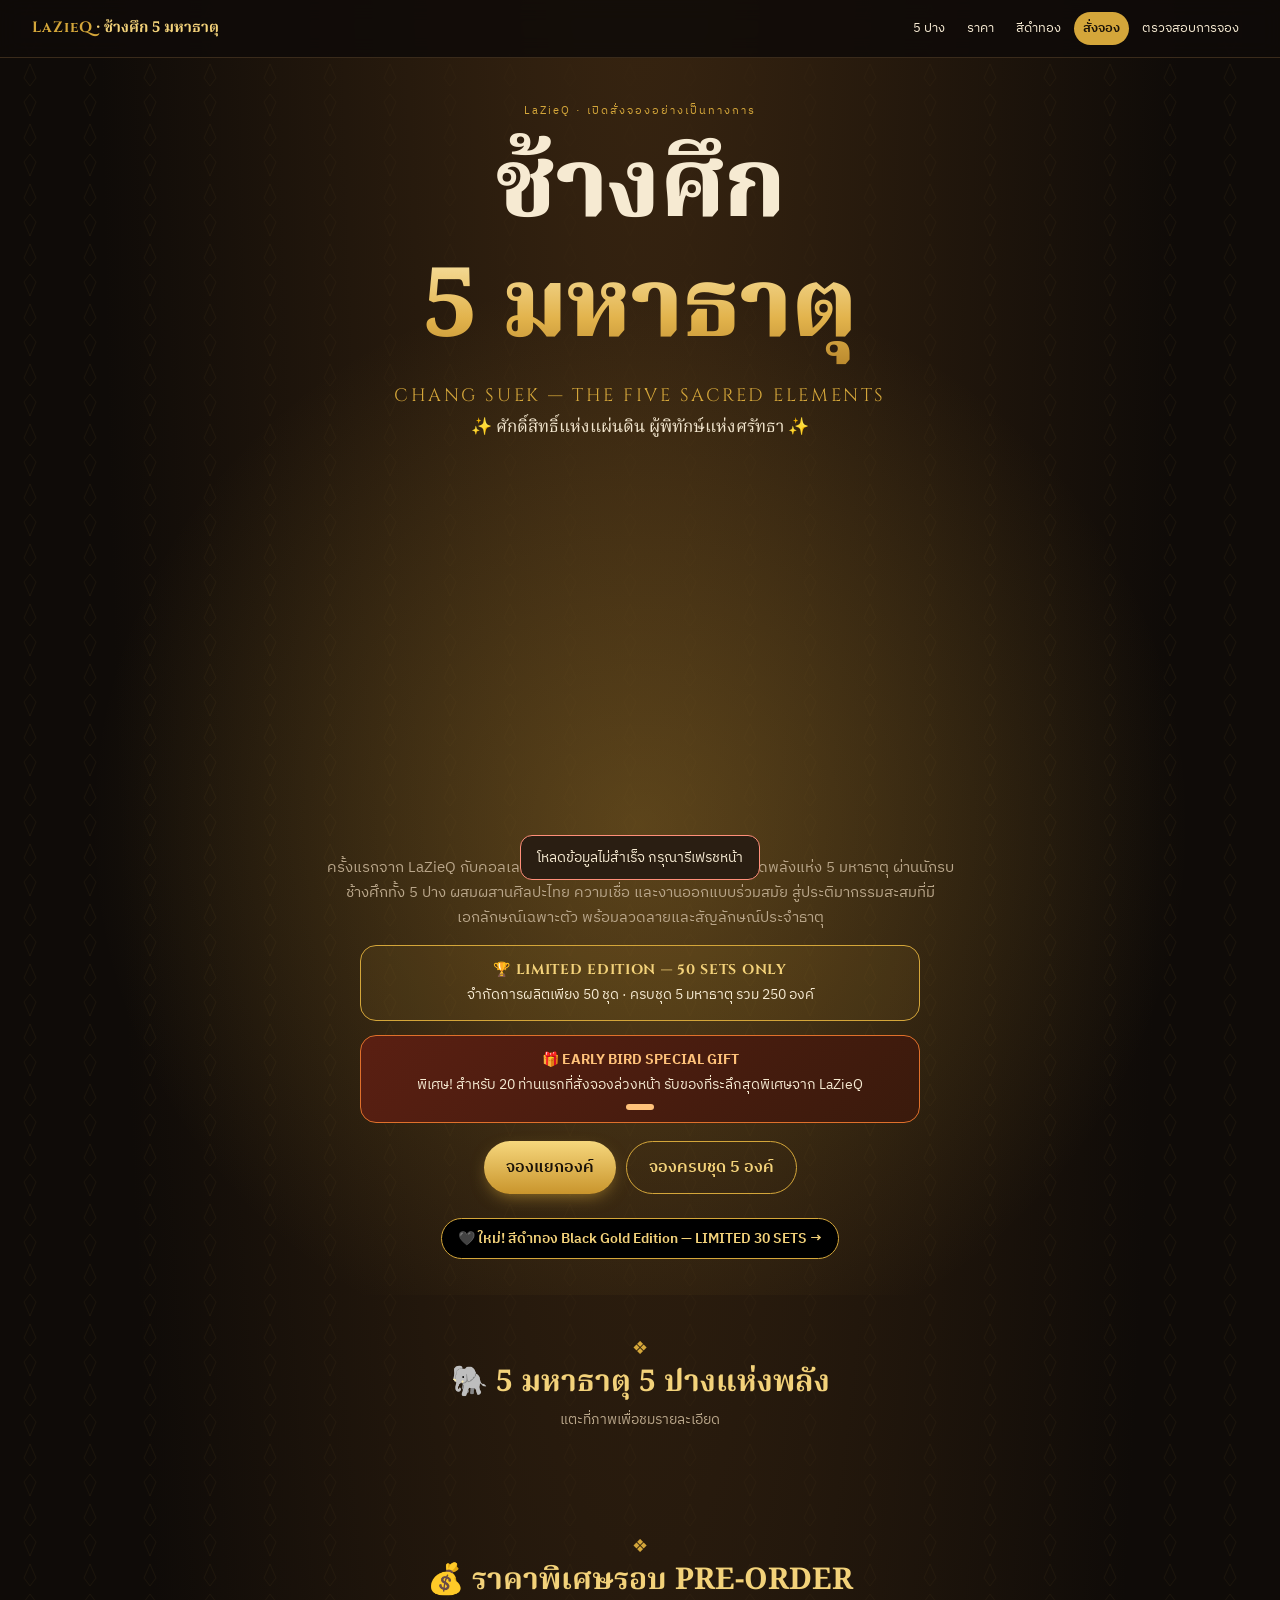
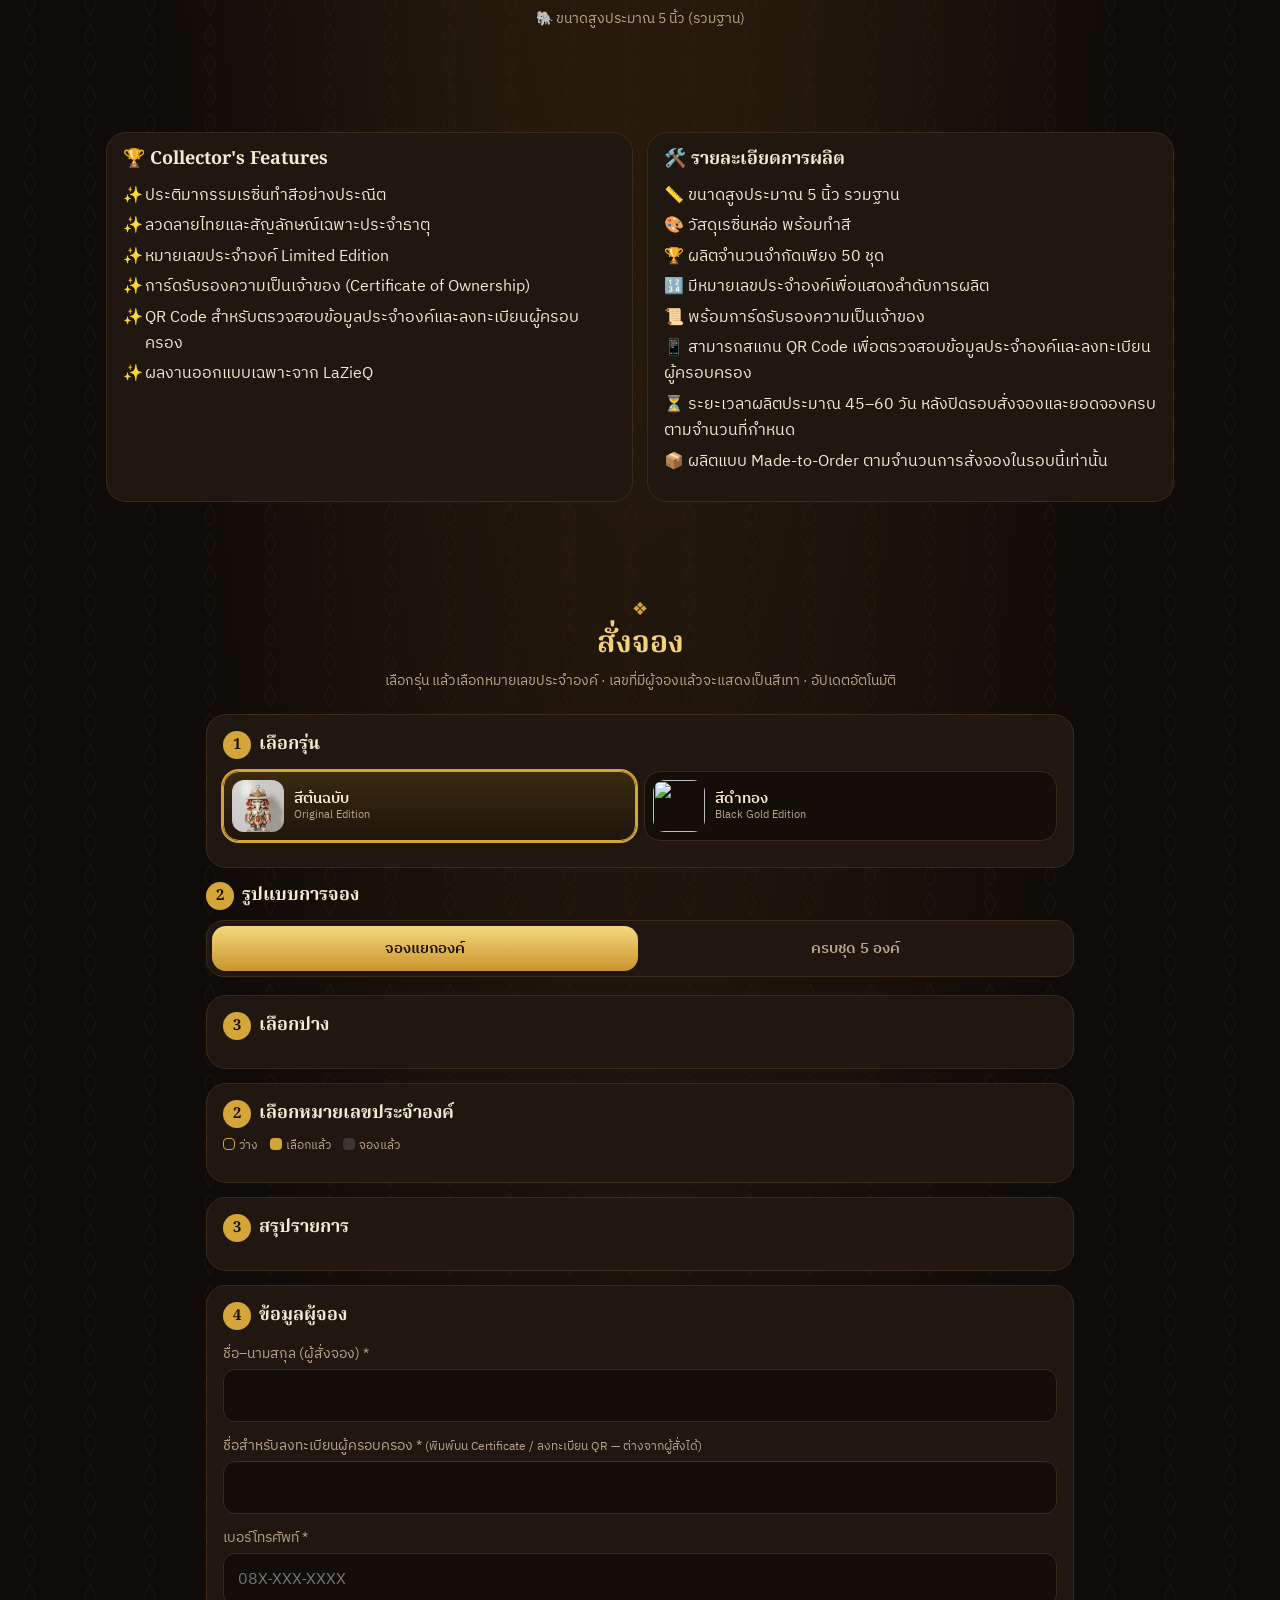
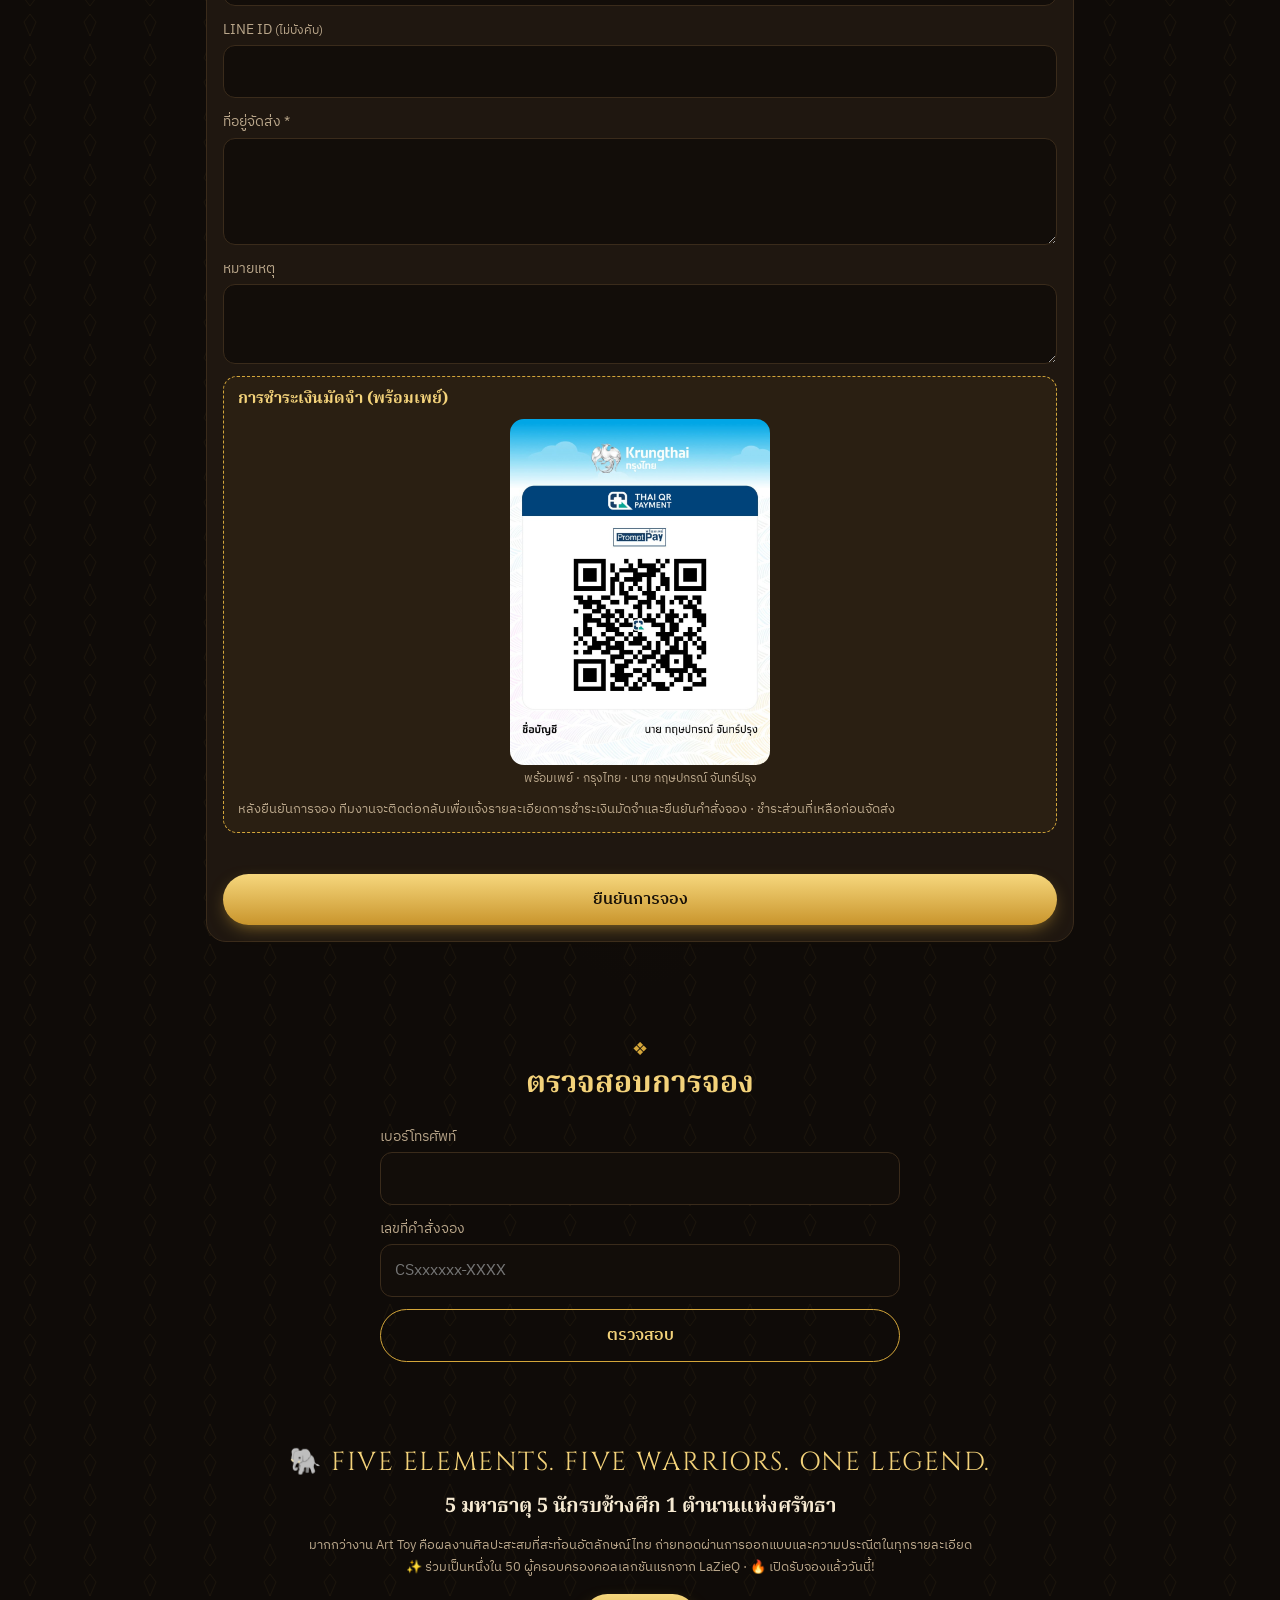
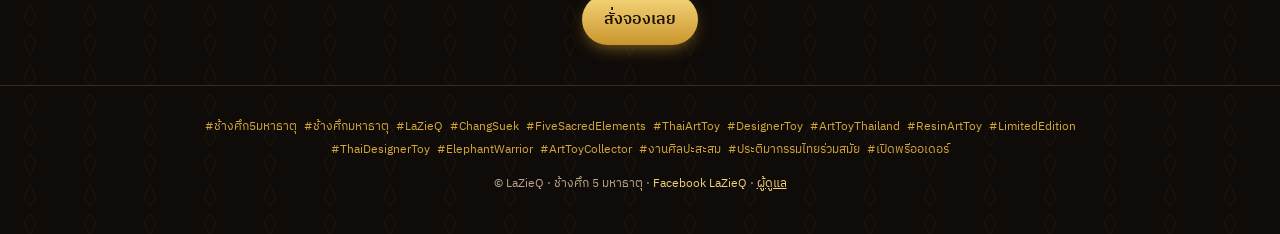
==== commit 798297e6: "Add files via upload" ====
--- a/index.html
+++ b/index.html
@@ -16,6 +16,7 @@
   <nav>
     <a href="#gallery">5 ปาง</a>
     <a href="#pricing">ราคา</a>
+    <a href="#blackgold">สีดำทอง</a>
     <a href="#booking" class="nav-cta">สั่งจอง</a>
     <a href="#lookup">ตรวจสอบการจอง</a>
   </nav>
@@ -39,6 +40,7 @@
         <a href="#booking" class="btn btn-ghost" data-goto="set">จองครบชุด 5 องค์</a>
       </div>
       <p class="price-hint" id="priceHint"></p>
+      <a href="#blackgold" class="bg-link">🖤 ใหม่! สีดำทอง Black Gold Edition — LIMITED 30 SETS →</a>
     </div>
   </section>
 
@@ -50,6 +52,15 @@
   <section id="pricing" class="section">
     <div class="section-head"><span class="orn">❖</span><h2>💰 ราคาพิเศษรอบ PRE-ORDER</h2><p>🐘 ขนาดสูงประมาณ 5 นิ้ว (รวมฐาน)</p></div>
     <div class="price-grid" id="priceGrid"></div>
+  </section>
+
+  <section id="blackgold" class="section bg-edition" hidden>
+    <div class="section-head"><span class="orn">❖</span><p class="eyebrow">NEW · SECOND EDITION</p><h2>🖤 สีดำทอง <span class="gold">Black Gold Edition</span></h2><p>ช้างศึก 5 มหาธาตุ ครบทั้ง 5 ปาง ในโทนดำด้านตัดทอง</p></div>
+    <button class="bg-cover" data-zoom-cover aria-label="ภาพรวม Black Gold Edition"><picture><source srcset="img/bg-cover.webp" type="image/webp"><img src="img/bg-cover.jpg" alt="ช้างศึก 5 มหาธาตุ สีดำทอง Black Gold Edition ครบ 5 ปาง" loading="lazy" width="1200" height="900"></picture></button>
+    <div class="limited bg-limited"><b>🏆 BLACK GOLD — LIMITED 30 SETS</b><span id="bgLimitTxt"></span><span class="remain" id="bgRemain"></span><span class="muted small">* รุ่นสีดำทองไม่ร่วมรายการ Early Bird</span></div>
+    <p class="price-hint" id="bgPriceHint"></p>
+    <div class="price-grid" id="bgPriceGrid"></div>
+    <div class="gallery bg-gallery" id="bgGallery"></div>
   </section>
 
   <section id="details" class="section">
@@ -74,15 +85,24 @@
   </section>
 
   <section id="booking" class="section booking">
-    <div class="section-head"><span class="orn">❖</span><h2>สั่งจอง</h2><p>เลือกหมายเลขประจำองค์ 1–50 · เลขที่มีผู้จองแล้วจะแสดงเป็นสีเทา · อัปเดตอัตโนมัติ</p></div>
+    <div class="section-head"><span class="orn">❖</span><h2>สั่งจอง</h2><p>เลือกรุ่น แล้วเลือกหมายเลขประจำองค์ · เลขที่มีผู้จองแล้วจะแสดงเป็นสีเทา · อัปเดตอัตโนมัติ</p></div>
     <div id="closedNotice" class="notice" hidden>ขณะนี้ปิดรับจองชั่วคราว</div>
+    <div class="step ed-step" id="edTabs">
+      <h3><span class="num">1</span> เลือกรุ่น</h3>
+      <div class="ed-tabs" role="tablist">
+        <button class="ed-tab active" data-edtab="original" role="tab"><picture><source srcset="img/fire.webp" type="image/webp"><img src="img/fire.jpg" alt=""></picture><span>สีต้นฉบับ<small>Original Edition</small></span></button>
+        <button class="ed-tab" data-edtab="blackgold" role="tab"><picture><source srcset="img/bg-fire.webp" type="image/webp"><img src="img/bg-fire.jpg" alt=""></picture><span>สีดำทอง<small>Black Gold Edition</small></span></button>
+      </div>
+      <p class="ed-note" id="edNote"></p>
+    </div>
+    <h3 class="mode-h"><span class="num" id="modeStepNum">2</span> รูปแบบการจอง</h3>
     <div class="mode-tabs" role="tablist">
       <button class="mode-tab active" data-mode="single" role="tab">จองแยกองค์<small id="singlePriceLbl"></small></button>
       <button class="mode-tab" data-mode="set" role="tab">ครบชุด 5 องค์<small id="setPriceLbl"></small></button>
     </div>
 
     <div class="step" id="pangStep">
-      <h3><span class="num">1</span> เลือกปาง</h3>
+      <h3><span class="num" id="pangStepNum">3</span> เลือกปาง</h3>
       <div class="pang-picker" id="pangPicker"></div>
     </div>
     <div class="step" id="setInfo" hidden>
@@ -122,6 +142,7 @@
       <h2>สั่งจองสำเร็จ</h2>
       <p class="muted">เลขที่คำสั่งจองของคุณ</p>
       <p class="order-id" id="cOrderId"></p>
+      <div id="cEdition"></div>
       <p class="eb-badge" id="cEarly" hidden>🎁 EARLY BIRD — คุณได้รับสิทธิ์ของที่ระลึกสุดพิเศษจาก LaZieQ</p>
       <p class="owner-line">ผู้ครอบครอง: <b id="cOwner"></b></p>
       <div id="cItems" class="cart"></div>
--- a/styles.css
+++ b/styles.css
@@ -142,3 +142,28 @@
 @media(min-width:640px){.price-grid,.detail-grid{grid-template-columns:1fr 1fr}}
 .qr{margin:10px auto;max-width:260px;text-align:center}.qr img{width:100%;height:auto;border-radius:14px;display:block;background:#fff}
 .qr figcaption{font-size:12px;color:var(--muted);margin-top:4px}.pay-steps{text-align:left;margin:8px 0 0;padding-left:20px;font-size:14px}.pay-steps li{margin:3px 0}
+
+/* ---- Black Gold Edition ---- */
+.bg-edition{background:radial-gradient(ellipse at 50% 0,rgba(212,166,58,.16),transparent 60%);border-top:1px solid var(--line)}
+.bg-edition .eyebrow{margin:4px 0 6px}
+.bg-cover{display:block;width:100%;max-width:900px;margin:0 auto 16px;padding:0;border:1px solid var(--gold);border-radius:22px;overflow:hidden;background:#000;cursor:zoom-in;box-shadow:0 20px 60px -24px rgba(212,166,58,.7)}
+.bg-cover img{width:100%;height:auto;display:block}
+.bg-limited{background:linear-gradient(135deg,#111,#231a0c);margin-bottom:12px}
+.bg-edition .price-grid{margin:14px 0 18px}
+.bg-gallery .card{background:linear-gradient(180deg,#0d0d0d,#17120a);border-color:#3b2f17}
+.bg-gallery .el-badge{background:#111;border:1px solid var(--gold);color:var(--gold2)}
+.mode-h{font-size:18px;margin:0 0 10px;display:flex;align-items:center;gap:8px}
+.ed-tabs{display:grid;grid-template-columns:1fr 1fr;gap:8px}
+.ed-tab{display:flex;align-items:center;gap:10px;padding:8px;border-radius:16px;border:1.5px solid var(--line);background:#140e09;color:var(--cream);cursor:pointer;font:600 15px var(--sans);text-align:left}
+.ed-tab img{width:52px;height:52px;object-fit:cover;object-position:50% 15%;border-radius:12px;display:block}
+.ed-tab span{display:flex;flex-direction:column;line-height:1.25}.ed-tab small{font-weight:400;font-size:11px;color:var(--muted)}
+.ed-tab.active{border-color:var(--gold);background:linear-gradient(180deg,#3a2a10,#1d150b);box-shadow:0 0 0 2px var(--gold)}
+.ed-tab[data-edtab=blackgold].active{background:linear-gradient(180deg,#1b1b1b,#000)}
+.ed-note{margin:10px 0 0;font-size:13px;color:var(--muted)}.ed-note b{color:var(--gold2)}
+.booking.ed-bg .step{background:linear-gradient(180deg,#121212,#0b0b0b);border-color:#3b2f17}
+.booking.ed-bg .nb{background:#0c0c0c}.booking.ed-bg .nb.sel{background:var(--accent);color:#1a1208}
+.ed-badge{width:100%;margin:0 0 6px;font-size:14px;color:var(--muted)}.ed-badge b{color:var(--gold2)}
+.ed-badge.ed-blackgold{display:inline-block;width:auto;background:#000;border:1px solid var(--gold);border-radius:99px;padding:3px 12px}
+.confirm.ed-bg .confirm-card{background:linear-gradient(180deg,#1a1a1a,#0b0b0b)}
+#cEdition .ed-badge{text-align:center}
+.bg-link{display:inline-block;margin-top:10px;padding:8px 16px;border-radius:99px;background:#000;border:1px solid var(--gold);color:var(--gold2);text-decoration:none;font-size:14px;font-weight:600}
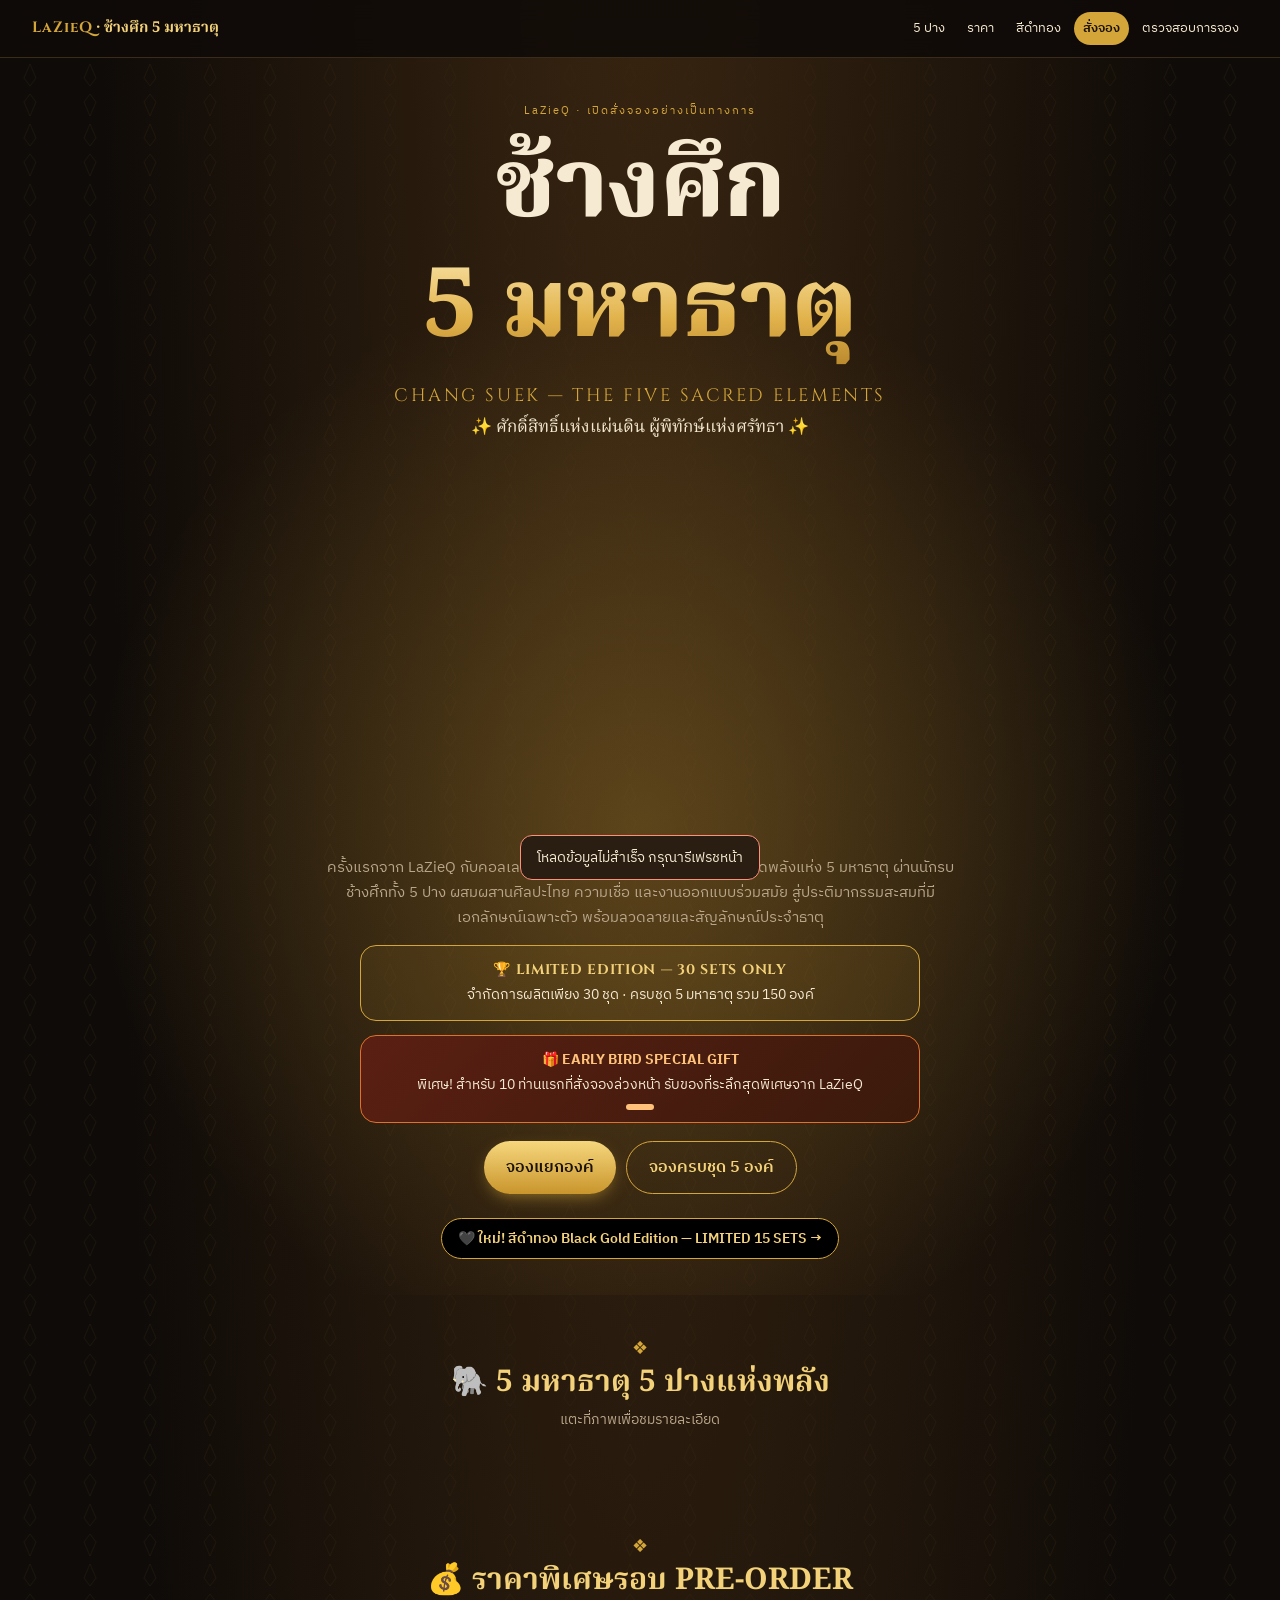
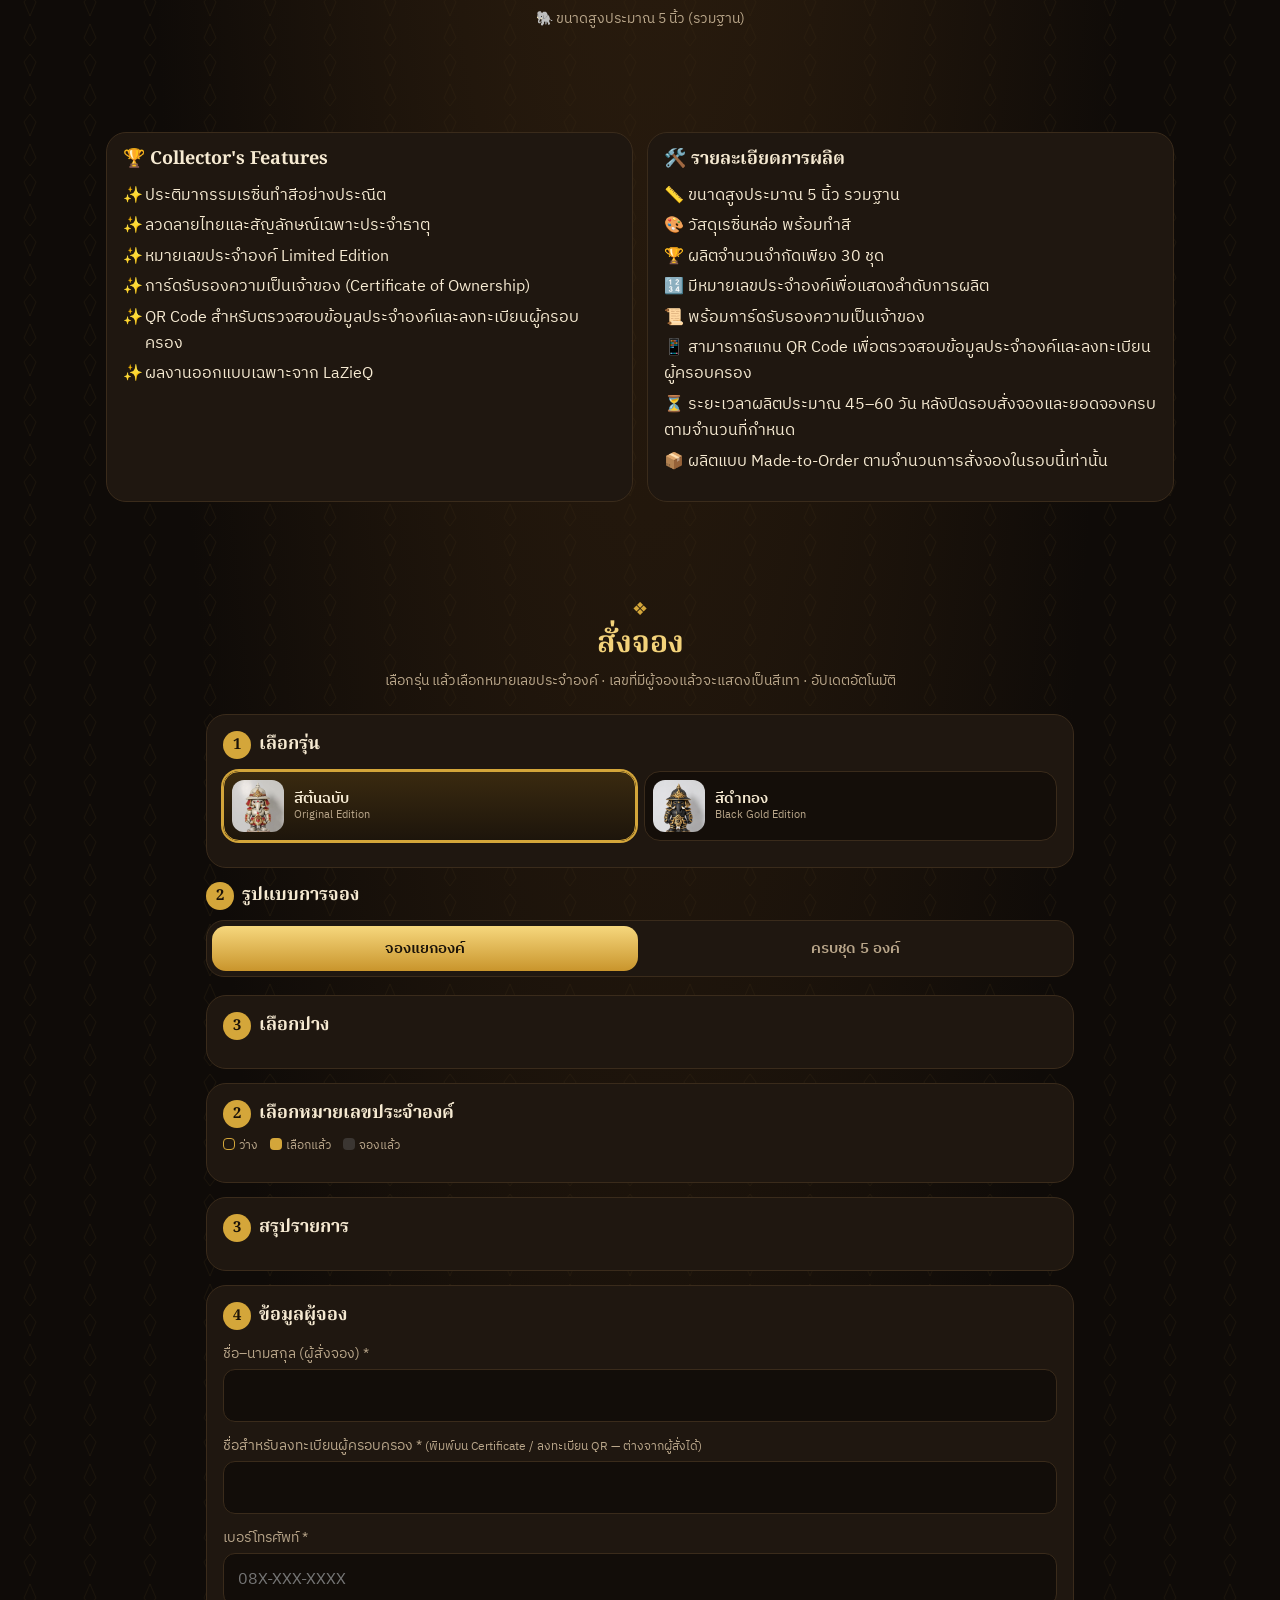
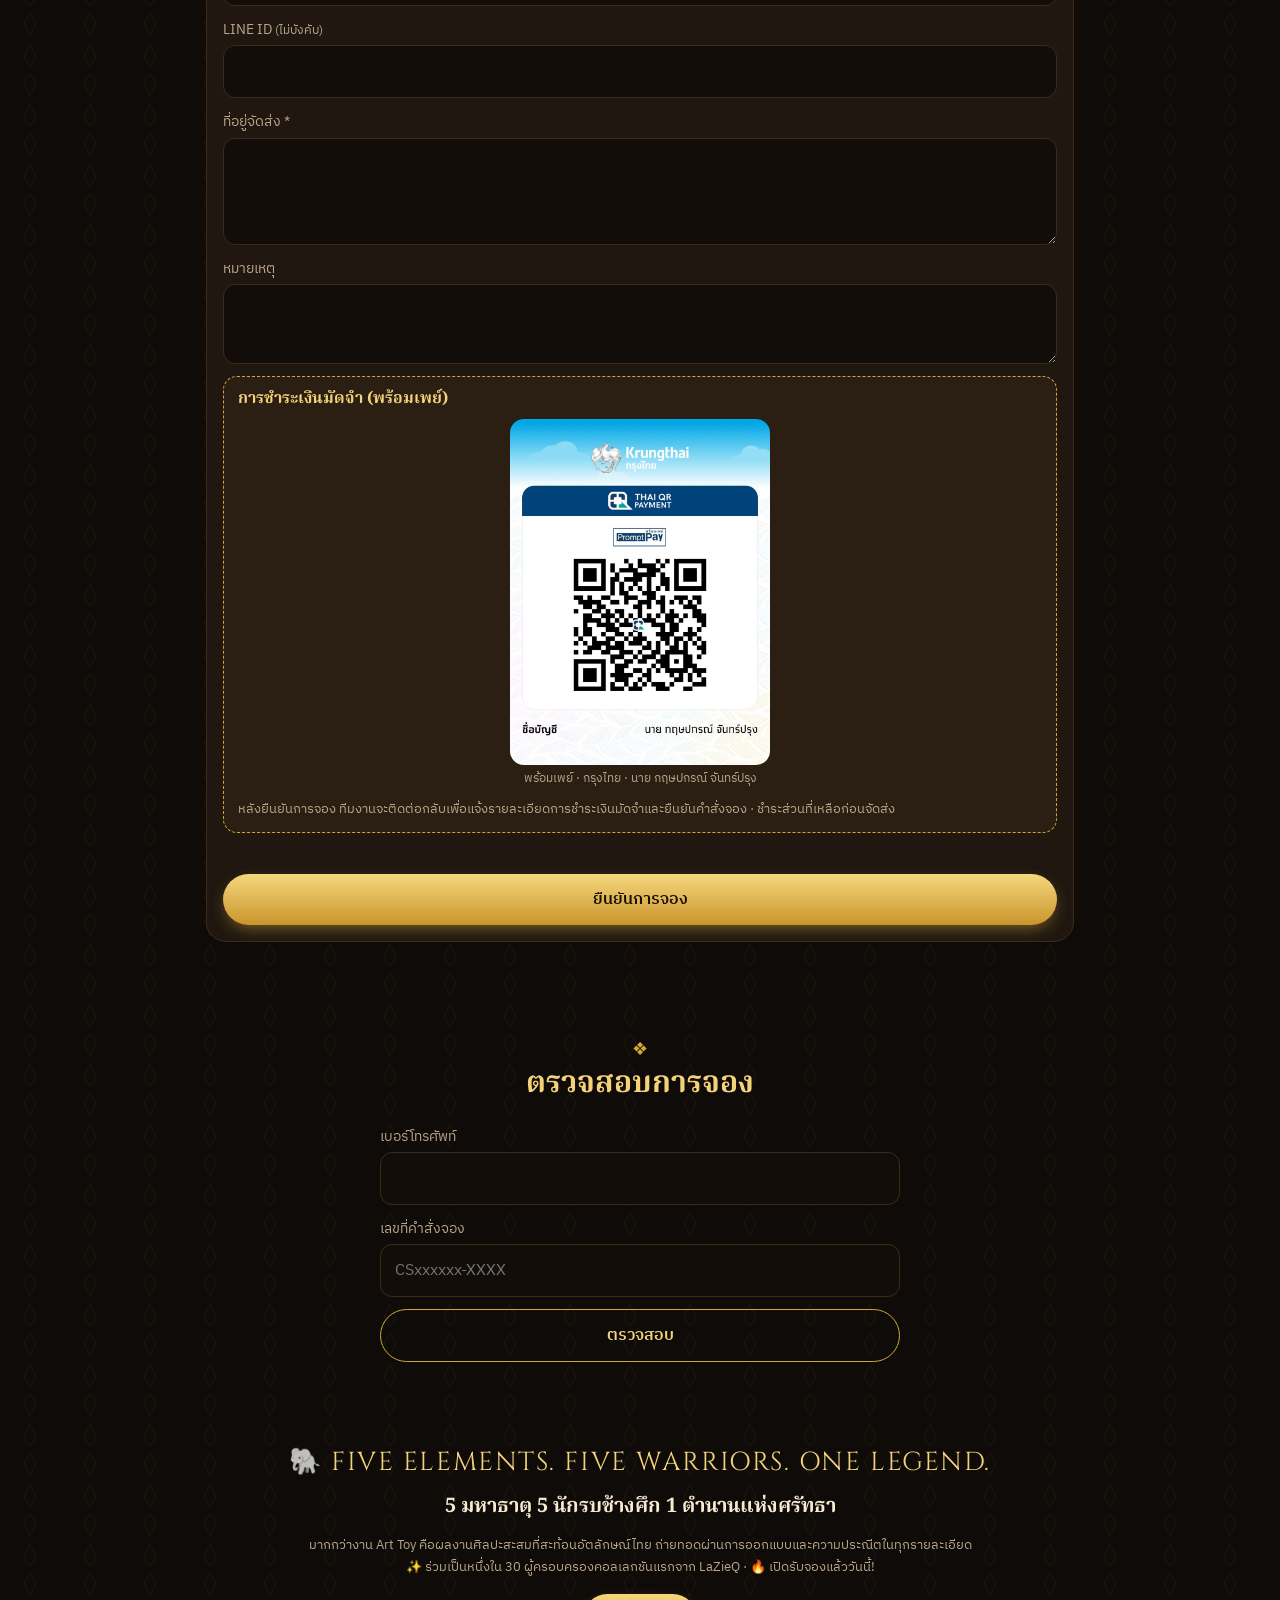
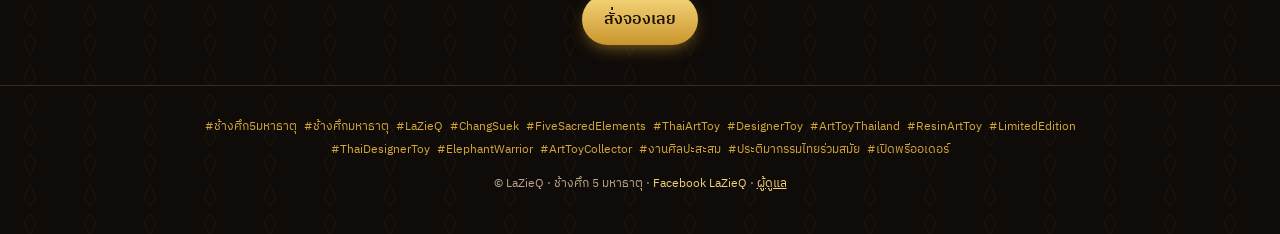
==== commit 9520d8d3: "Limit 30 sets / Black Gold 15 sets" ====
--- a/index.html
+++ b/index.html
@@ -4,7 +4,7 @@
 <meta charset="utf-8">
 <meta name="viewport" content="width=device-width,initial-scale=1,viewport-fit=cover">
 <title>ช้างศึก 5 มหาธาตุ — CHANG SUEK · THE FIVE SACRED ELEMENTS | LaZieQ</title>
-<meta name="description" content="ครั้งแรกจาก LaZieQ กับคอลเลกชัน Art Toy สายไทยร่วมสมัย ช้างศึก 5 มหาธาตุ LIMITED EDITION 50 SETS ONLY เปิดสั่งจอง PRE-ORDER">
+<meta name="description" content="ครั้งแรกจาก LaZieQ กับคอลเลกชัน Art Toy สายไทยร่วมสมัย ช้างศึก 5 มหาธาตุ LIMITED EDITION 30 SETS ONLY เปิดสั่งจอง PRE-ORDER">
 <meta name="theme-color" content="#0f0b08">
 <link rel="preconnect" href="https://fonts.googleapis.com"><link rel="preconnect" href="https://fonts.gstatic.com" crossorigin>
 <link href="https://fonts.googleapis.com/css2?family=Noto+Serif+Thai:wght@500;700;800&family=IBM+Plex+Sans+Thai:wght@400;500;600&family=Cinzel:wght@600;700&display=swap" rel="stylesheet">
@@ -33,14 +33,14 @@
       <p class="tagline-hero">✨ ศักดิ์สิทธิ์แห่งแผ่นดิน ผู้พิทักษ์แห่งศรัทธา ✨</p>
       <div class="hero-figs" id="heroFigs"></div>
       <p class="lead">ครั้งแรกจาก LaZieQ กับคอลเลกชัน Art Toy สายไทยร่วมสมัย ที่ถ่ายทอดพลังแห่ง 5 มหาธาตุ ผ่านนักรบช้างศึกทั้ง 5 ปาง ผสมผสานศิลปะไทย ความเชื่อ และงานออกแบบร่วมสมัย สู่ประติมากรรมสะสมที่มีเอกลักษณ์เฉพาะตัว พร้อมลวดลายและสัญลักษณ์ประจำธาตุ</p>
-      <div class="limited"><b>🏆 LIMITED EDITION — 50 SETS ONLY</b><span>จำกัดการผลิตเพียง 50 ชุด · ครบชุด 5 มหาธาตุ รวม 250 องค์</span><span class="remain" id="heroRemain"></span></div>
-      <div class="early" id="earlyBanner"><b>🎁 EARLY BIRD SPECIAL GIFT</b><span>พิเศษ! สำหรับ 20 ท่านแรกที่สั่งจองล่วงหน้า รับของที่ระลึกสุดพิเศษจาก LaZieQ</span><span class="eb-count" id="ebCount"></span></div>
+      <div class="limited"><b>🏆 LIMITED EDITION — 30 SETS ONLY</b><span>จำกัดการผลิตเพียง 30 ชุด · ครบชุด 5 มหาธาตุ รวม 150 องค์</span><span class="remain" id="heroRemain"></span></div>
+      <div class="early" id="earlyBanner"><b>🎁 EARLY BIRD SPECIAL GIFT</b><span>พิเศษ! สำหรับ 10 ท่านแรกที่สั่งจองล่วงหน้า รับของที่ระลึกสุดพิเศษจาก LaZieQ</span><span class="eb-count" id="ebCount"></span></div>
       <div class="hero-cta">
         <a href="#booking" class="btn btn-gold" data-goto="single">จองแยกองค์</a>
         <a href="#booking" class="btn btn-ghost" data-goto="set">จองครบชุด 5 องค์</a>
       </div>
       <p class="price-hint" id="priceHint"></p>
-      <a href="#blackgold" class="bg-link">🖤 ใหม่! สีดำทอง Black Gold Edition — LIMITED 30 SETS →</a>
+      <a href="#blackgold" class="bg-link">🖤 ใหม่! สีดำทอง Black Gold Edition — LIMITED 15 SETS →</a>
     </div>
   </section>
 
@@ -57,7 +57,7 @@
   <section id="blackgold" class="section bg-edition" hidden>
     <div class="section-head"><span class="orn">❖</span><p class="eyebrow">NEW · SECOND EDITION</p><h2>🖤 สีดำทอง <span class="gold">Black Gold Edition</span></h2><p>ช้างศึก 5 มหาธาตุ ครบทั้ง 5 ปาง ในโทนดำด้านตัดทอง</p></div>
     <button class="bg-cover" data-zoom-cover aria-label="ภาพรวม Black Gold Edition"><picture><source srcset="img/bg-cover.webp" type="image/webp"><img src="img/bg-cover.jpg" alt="ช้างศึก 5 มหาธาตุ สีดำทอง Black Gold Edition ครบ 5 ปาง" loading="lazy" width="1200" height="900"></picture></button>
-    <div class="limited bg-limited"><b>🏆 BLACK GOLD — LIMITED 30 SETS</b><span id="bgLimitTxt"></span><span class="remain" id="bgRemain"></span><span class="muted small">* รุ่นสีดำทองไม่ร่วมรายการ Early Bird</span></div>
+    <div class="limited bg-limited"><b>🏆 BLACK GOLD — LIMITED 15 SETS</b><span id="bgLimitTxt"></span><span class="remain" id="bgRemain"></span><span class="muted small">* รุ่นสีดำทองไม่ร่วมรายการ Early Bird</span></div>
     <p class="price-hint" id="bgPriceHint"></p>
     <div class="price-grid" id="bgPriceGrid"></div>
     <div class="gallery bg-gallery" id="bgGallery"></div>
@@ -75,7 +75,7 @@
       <div class="step"><h3>🛠️ รายละเอียดการผลิต</h3><ul class="feat plain">
         <li>📏 ขนาดสูงประมาณ 5 นิ้ว รวมฐาน</li>
         <li>🎨 วัสดุเรซิ่นหล่อ พร้อมทำสี</li>
-        <li>🏆 ผลิตจำนวนจำกัดเพียง 50 ชุด</li>
+        <li>🏆 ผลิตจำนวนจำกัดเพียง 30 ชุด</li>
         <li>🔢 มีหมายเลขประจำองค์เพื่อแสดงลำดับการผลิต</li>
         <li>📜 พร้อมการ์ดรับรองความเป็นเจ้าของ</li>
         <li>📱 สามารถสแกน QR Code เพื่อตรวจสอบข้อมูลประจำองค์และลงทะเบียนผู้ครอบครอง</li>
@@ -169,7 +169,7 @@
   <section class="closing">
     <p class="closing-en">🐘 FIVE ELEMENTS. FIVE WARRIORS. ONE LEGEND.</p>
     <p class="closing-th">5 มหาธาตุ 5 นักรบช้างศึก 1 ตำนานแห่งศรัทธา</p>
-    <p class="muted">มากกว่างาน Art Toy คือผลงานศิลปะสะสมที่สะท้อนอัตลักษณ์ไทย ถ่ายทอดผ่านการออกแบบและความประณีตในทุกรายละเอียด<br>✨ ร่วมเป็นหนึ่งใน 50 ผู้ครอบครองคอลเลกชันแรกจาก LaZieQ · 🔥 เปิดรับจองแล้ววันนี้!</p>
+    <p class="muted">มากกว่างาน Art Toy คือผลงานศิลปะสะสมที่สะท้อนอัตลักษณ์ไทย ถ่ายทอดผ่านการออกแบบและความประณีตในทุกรายละเอียด<br>✨ ร่วมเป็นหนึ่งใน 30 ผู้ครอบครองคอลเลกชันแรกจาก LaZieQ · 🔥 เปิดรับจองแล้ววันนี้!</p>
     <a href="#booking" class="btn btn-gold">สั่งจองเลย</a>
   </section>
 </main>
